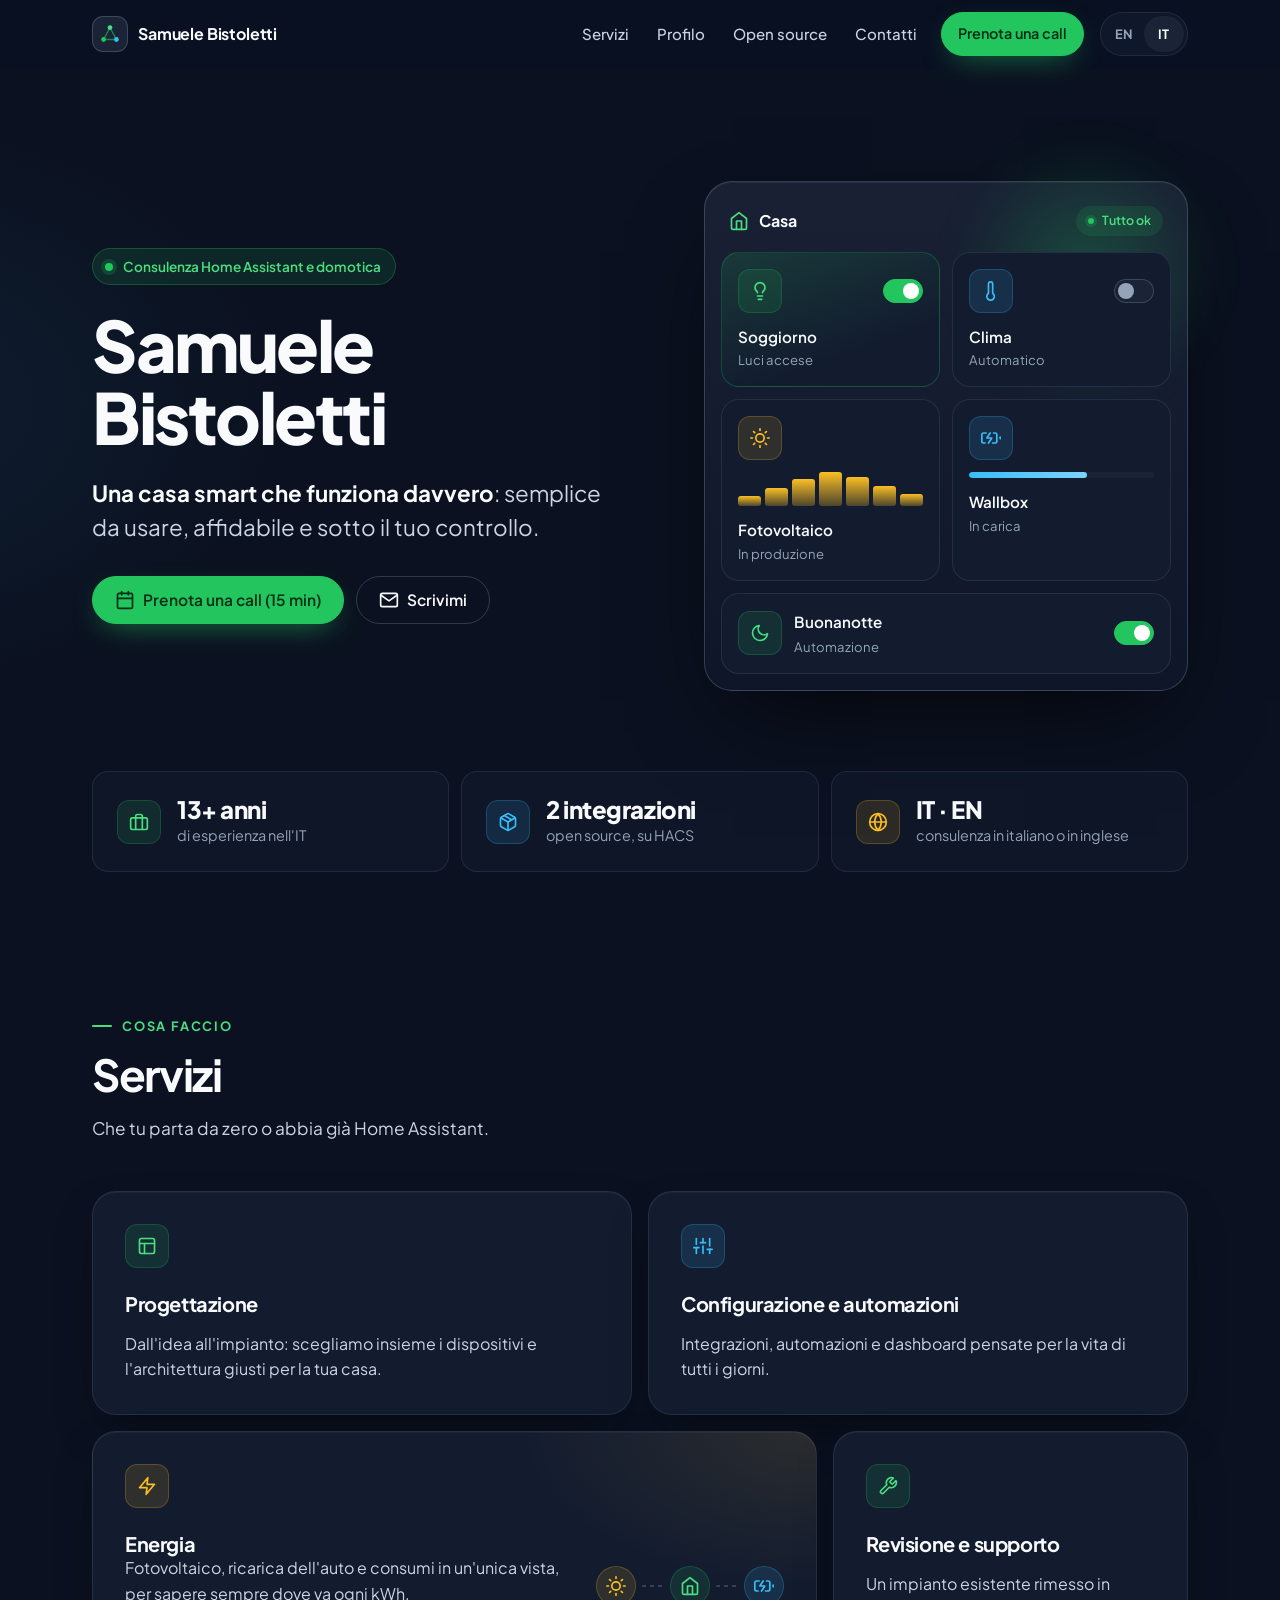
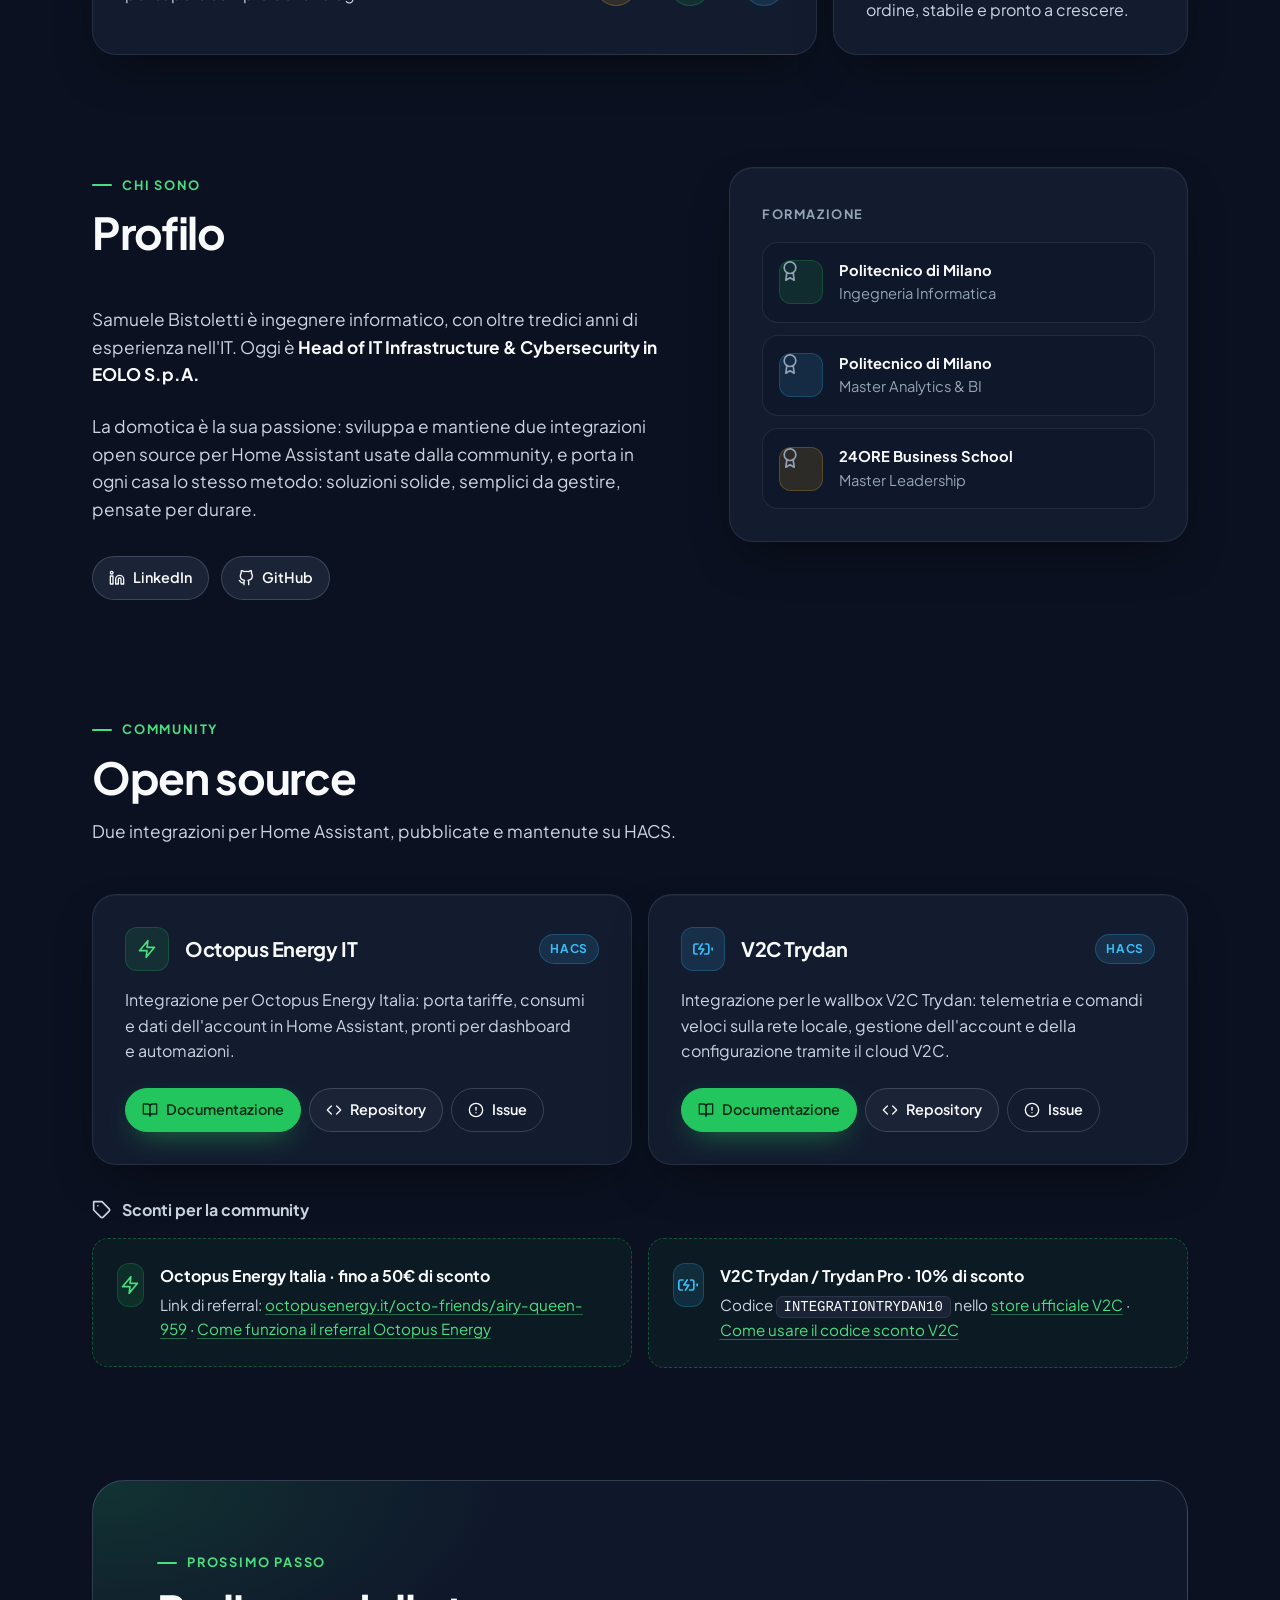
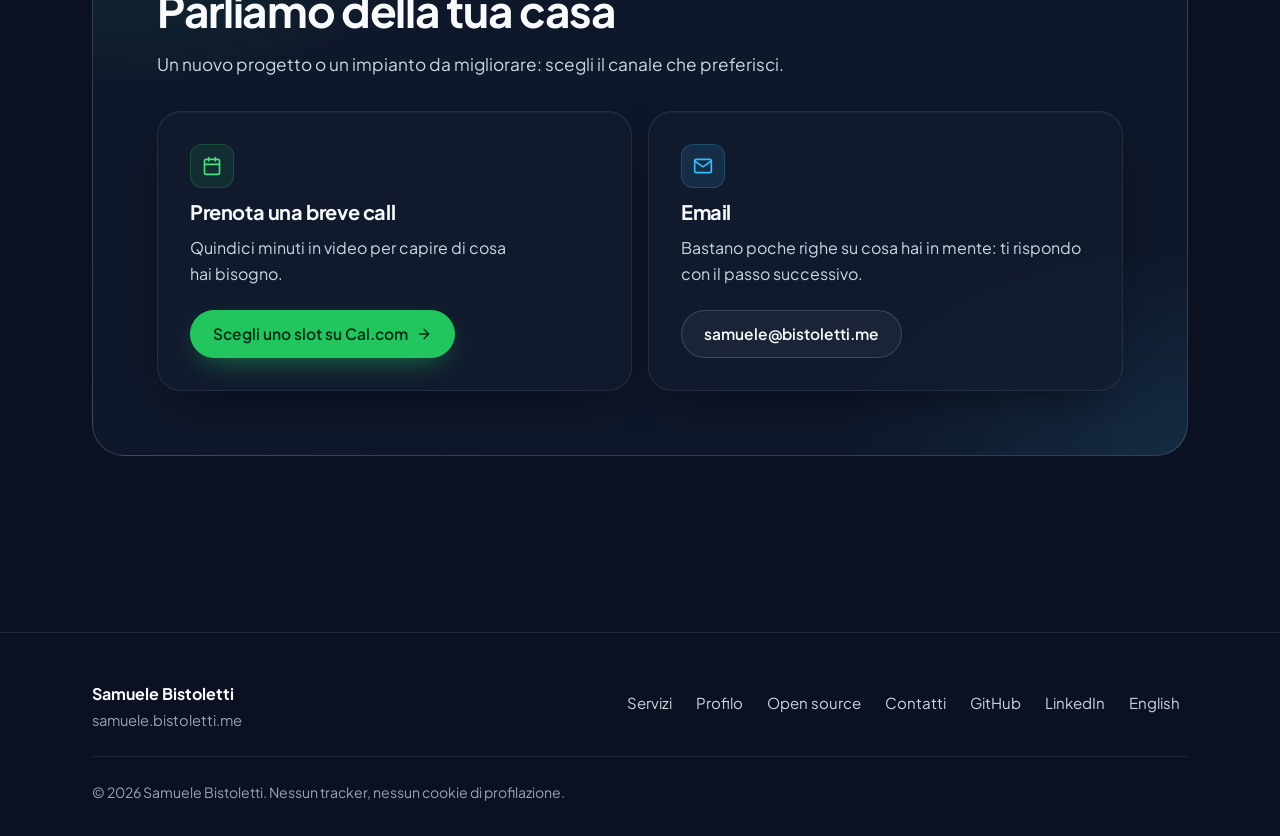
==== it/index.html @ 5880928e "Redesign site with smart-home dashboard layout - New visual system: slate surfaces, status-green acc" ====
<!doctype html>
<html lang="it">
<head>
  <meta charset="utf-8" />
  <meta name="viewport" content="width=device-width, initial-scale=1, viewport-fit=cover" />

  <title>Consulenza Home Assistant e domotica | Samuele Bistoletti</title>
  <meta name="description" content="Case smart progettate e configurate con Home Assistant: integrazioni, automazioni e dashboard su misura. Consulenza indipendente, progetto per progetto." />
  <meta name="author" content="Samuele Bistoletti" />
  <meta name="robots" content="index,follow,max-image-preview:large" />
  <meta name="theme-color" content="#0b1120" />
  <meta name="color-scheme" content="dark" />
  <meta name="referrer" content="strict-origin-when-cross-origin" />

  <link rel="canonical" href="https://samuele.bistoletti.me/it/" />
  <link rel="alternate" hreflang="en" href="https://samuele.bistoletti.me/" />
  <link rel="alternate" hreflang="it" href="https://samuele.bistoletti.me/it/" />
  <link rel="alternate" hreflang="x-default" href="https://samuele.bistoletti.me/" />

  <meta property="og:site_name" content="Samuele Bistoletti" />
  <meta property="og:title" content="Samuele Bistoletti — Consulenza Home Assistant e domotica" />
  <meta property="og:description" content="Case smart progettate e configurate con Home Assistant: integrazioni, automazioni e dashboard su misura. Consulenza indipendente, progetto per progetto." />
  <meta property="og:type" content="website" />
  <meta property="og:url" content="https://samuele.bistoletti.me/it/" />
  <meta property="og:locale" content="it_IT" />
  <meta property="og:locale:alternate" content="en_GB" />
  <meta property="og:image" content="https://samuele.bistoletti.me/assets/og-image.svg" />
  <meta property="og:image:width" content="1200" />
  <meta property="og:image:height" content="630" />

  <meta name="twitter:card" content="summary_large_image" />
  <meta name="twitter:title" content="Samuele Bistoletti — Consulenza Home Assistant e domotica" />
  <meta name="twitter:description" content="Case smart progettate e configurate con Home Assistant: integrazioni, automazioni e dashboard su misura. Consulenza indipendente, progetto per progetto." />
  <meta name="twitter:image" content="https://samuele.bistoletti.me/assets/og-image.svg" />

  <link rel="icon" href="data:image/svg+xml,%3Csvg xmlns='http://www.w3.org/2000/svg' viewBox='0 0 64 64'%3E%3Crect width='64' height='64' rx='14' fill='%230f172a'/%3E%3Cpath d='M32 17L17 45M32 17L47 45M17 45H47' stroke='%2322c55e' stroke-width='3' stroke-linecap='round' opacity='.6' fill='none'/%3E%3Ccircle cx='32' cy='17' r='6.5' fill='%234ade80'/%3E%3Ccircle cx='17' cy='45' r='6.5' fill='%2322c55e'/%3E%3Ccircle cx='47' cy='45' r='6.5' fill='%2338bdf8'/%3E%3C/svg%3E" />

  <link rel="preload" href="/assets/fonts/plus-jakarta-sans-latin-var.woff2" as="font" type="font/woff2" crossorigin />
  <link rel="stylesheet" href="/assets/styles.css" />
  <script>document.documentElement.classList.add('js');</script>
  <script src="/assets/site.js" defer></script>

  <script type="application/ld+json">
  {
    "@context": "https://schema.org",
    "@graph": [
      {
        "@type": "WebSite",
        "@id": "https://samuele.bistoletti.me/it/#website",
        "url": "https://samuele.bistoletti.me/it/",
        "name": "Samuele Bistoletti",
        "inLanguage": "it",
        "publisher": { "@id": "https://samuele.bistoletti.me/#person" }
      },
      {
        "@type": "Person",
        "@id": "https://samuele.bistoletti.me/#person",
        "name": "Samuele Bistoletti",
        "url": "https://samuele.bistoletti.me/",
        "jobTitle": "Head of IT Infrastructure & Cybersecurity",
        "worksFor": { "@type": "Organization", "name": "EOLO S.p.A." },
        "alumniOf": [
          { "@type": "CollegeOrUniversity", "name": "Politecnico di Milano" },
          { "@type": "EducationalOrganization", "name": "24ORE Business School" }
        ],
        "knowsAbout": [
          "Software Engineering",
          "Home Automation",
          "Home Assistant",
          "Internet of Things",
          "MQTT"
        ],
        "description": "Consulente indipendente Home Assistant e domotica.",
        "sameAs": [
          "https://github.com/samuelebistoletti",
          "https://www.linkedin.com/in/samuelebistoletti/"
        ]
      },
      {
        "@type": "Service",
        "name": "Consulenza Home Assistant e domotica",
        "serviceType": "Consulenza domotica",
        "provider": { "@id": "https://samuele.bistoletti.me/#person" },
        "areaServed": "IT",
        "availableLanguage": ["it", "en"]
      },
      {
        "@type": "SoftwareApplication",
        "name": "HomeAssistant-OctopusEnergyIT",
        "applicationCategory": "DeveloperApplication",
        "operatingSystem": "Home Assistant",
        "url": "https://github.com/samuelebistoletti/HomeAssistant-OctopusEnergyIT",
        "author": { "@id": "https://samuele.bistoletti.me/#person" }
      },
      {
        "@type": "SoftwareApplication",
        "name": "HomeAssistant-V2C-Cloud",
        "applicationCategory": "DeveloperApplication",
        "operatingSystem": "Home Assistant",
        "url": "https://github.com/samuelebistoletti/HomeAssistant-V2C-Cloud",
        "author": { "@id": "https://samuele.bistoletti.me/#person" }
      }
    ]
  }
  </script>
</head>

<body>
  <a class="skip-link" href="#main">Vai al contenuto</a>

  <header class="site-header">
    <div class="wrap header-inner">
      <a class="brand" href="/it/" aria-label="Samuele Bistoletti, home">
        <span class="brand-mark" aria-hidden="true">
          <svg viewBox="0 0 24 24" fill="none">
            <path d="M12 5 L5 18 M12 5 L19 18 M5 18 L19 18" stroke="#22c55e" stroke-width="1.5" stroke-linecap="round" opacity="0.6"/>
            <circle cx="12" cy="5" r="2.6" fill="#4ade80"/>
            <circle cx="5" cy="18" r="2.6" fill="#22c55e"/>
            <circle cx="19" cy="18" r="2.6" fill="#38bdf8"/>
          </svg>
        </span>
        <span class="brand-name">Samuele Bistoletti</span>
      </a>

      <nav class="primary-nav" id="primary-nav" aria-label="Navigazione principale">
        <a href="#services">Servizi</a>
        <a href="#profile">Profilo</a>
        <a href="#open-source">Open source</a>
        <a href="#contact">Contatti</a>
        <a class="btn btn-primary btn-sm" href="https://cal.eu/samuele.bistoletti/15min" target="_blank" rel="noopener">Prenota una call</a>
      </nav>

      <div class="lang-switch" role="group" aria-label="Lingua">
        <a href="/" hreflang="en">EN</a>
        <a href="/it/" aria-current="true" hreflang="it">IT</a>
      </div>

      <button class="nav-toggle" type="button" aria-expanded="false" aria-controls="primary-nav" aria-label="Apri menu">
        <svg class="nav-toggle-open" viewBox="0 0 24 24" fill="none" stroke="currentColor" stroke-width="2" stroke-linecap="round" aria-hidden="true">
          <line x1="4" y1="7" x2="20" y2="7"/><line x1="4" y1="12" x2="20" y2="12"/><line x1="4" y1="17" x2="20" y2="17"/>
        </svg>
        <svg class="nav-toggle-close" viewBox="0 0 24 24" fill="none" stroke="currentColor" stroke-width="2" stroke-linecap="round" aria-hidden="true">
          <line x1="6" y1="6" x2="18" y2="18"/><line x1="18" y1="6" x2="6" y2="18"/>
        </svg>
      </button>
    </div>
  </header>

  <main id="main">

    <!-- ===== HERO ===== -->
    <section class="hero">
      <div class="wrap">
        <div class="hero-grid">
          <div class="hero-copy reveal">
            <span class="pill"><span class="status-dot" aria-hidden="true"></span>Consulenza Home Assistant e domotica</span>
            <h1>Samuele Bistoletti</h1>
            <p class="hero-lead">
              <strong>Una casa smart che funziona davvero</strong>: semplice da usare, affidabile e sotto il tuo controllo.
            </p>
            <div class="hero-ctas">
              <a class="btn btn-primary" href="https://cal.eu/samuele.bistoletti/15min" target="_blank" rel="noopener">
                <svg class="icon" aria-hidden="true"><use href="/assets/icons.svg#i-calendar"/></svg>
                Prenota una call (15 min)
              </a>
              <a class="btn btn-ghost copy-btn" href="mailto:samuele@bistoletti.me?subject=Richiesta%20di%20consulenza%20domotica" data-copy="samuele@bistoletti.me">
                <span class="copy-label"><svg class="icon" aria-hidden="true"><use href="/assets/icons.svg#i-mail"/></svg>Scrivimi</span>
                <span class="copy-feedback" aria-hidden="true"><svg class="icon" aria-hidden="true"><use href="/assets/icons.svg#i-check"/></svg>Copiato</span>
              </a>
            </div>
          </div>

          <!-- Decorativo: dashboard illustrativa in stile Home Assistant, non sono dati reali -->
          <div class="dash reveal" aria-hidden="true">
            <div class="dash-head">
              <span class="dash-title"><svg class="icon"><use href="/assets/icons.svg#i-home"/></svg>Casa</span>
              <span class="dash-status"><span class="status-dot"></span>Tutto ok</span>
            </div>
            <div class="dash-grid">
              <div class="tile tile--on">
                <div class="tile-top"><span class="icon-chip"><svg class="icon"><use href="/assets/icons.svg#i-bulb"/></svg></span><span class="toggle toggle--on"></span></div>
                <div><div class="tile-name">Soggiorno</div><div class="tile-state">Luci accese</div></div>
              </div>
              <div class="tile">
                <div class="tile-top"><span class="icon-chip icon-chip--sky"><svg class="icon"><use href="/assets/icons.svg#i-thermo"/></svg></span><span class="toggle"></span></div>
                <div><div class="tile-name">Clima</div><div class="tile-state">Automatico</div></div>
              </div>
              <div class="tile">
                <div class="tile-top"><span class="icon-chip icon-chip--amber"><svg class="icon"><use href="/assets/icons.svg#i-sun"/></svg></span></div>
                <div class="spark"><span style="height:30%"></span><span style="height:55%"></span><span style="height:80%"></span><span style="height:100%"></span><span style="height:85%"></span><span style="height:60%"></span><span style="height:35%"></span></div>
                <div><div class="tile-name">Fotovoltaico</div><div class="tile-state">In produzione</div></div>
              </div>
              <div class="tile">
                <div class="tile-top"><span class="icon-chip icon-chip--sky"><svg class="icon"><use href="/assets/icons.svg#i-charging"/></svg></span></div>
                <div class="meter"><span></span></div>
                <div><div class="tile-name">Wallbox</div><div class="tile-state">In carica</div></div>
              </div>
              <div class="tile tile--wide">
                <span class="icon-chip"><svg class="icon"><use href="/assets/icons.svg#i-moon"/></svg></span>
                <div class="tile-text"><div class="tile-name">Buonanotte</div><div class="tile-state">Automazione</div></div>
                <span class="toggle toggle--on"></span>
              </div>
            </div>
          </div>
        </div>

        <ul class="facts reveal">
          <li class="fact">
            <span class="icon-chip"><svg class="icon" aria-hidden="true"><use href="/assets/icons.svg#i-briefcase"/></svg></span>
            <span><span class="fact-value">13+ anni</span><span class="fact-label">di esperienza nell'IT</span></span>
          </li>
          <li class="fact">
            <span class="icon-chip icon-chip--sky"><svg class="icon" aria-hidden="true"><use href="/assets/icons.svg#i-package"/></svg></span>
            <span><span class="fact-value">2 integrazioni</span><span class="fact-label">open source, su HACS</span></span>
          </li>
          <li class="fact">
            <span class="icon-chip icon-chip--amber"><svg class="icon" aria-hidden="true"><use href="/assets/icons.svg#i-globe"/></svg></span>
            <span><span class="fact-value">IT · EN</span><span class="fact-label">consulenza in italiano o in inglese</span></span>
          </li>
        </ul>
      </div>
    </section>

    <!-- ===== SERVICES ===== -->
    <section class="section" id="services">
      <div class="wrap">
        <div class="section-head reveal">
          <span class="eyebrow">Cosa faccio</span>
          <h2>Servizi</h2>
          <p>Che tu parta da zero o abbia già Home Assistant.</p>
        </div>

        <div class="bento">
          <article class="card bento-a reveal">
            <span class="icon-chip"><svg class="icon" aria-hidden="true"><use href="/assets/icons.svg#i-layout"/></svg></span>
            <h3>Progettazione</h3>
            <p>Dall'idea all'impianto: scegliamo insieme i dispositivi e l'architettura giusti per la tua casa.</p>
          </article>
          <article class="card bento-b reveal">
            <span class="icon-chip icon-chip--sky"><svg class="icon" aria-hidden="true"><use href="/assets/icons.svg#i-sliders"/></svg></span>
            <h3>Configurazione e automazioni</h3>
            <p>Integrazioni, automazioni e dashboard pensate per la vita di tutti i giorni.</p>
          </article>
          <article class="card card--feature bento-c reveal">
            <span class="icon-chip icon-chip--amber"><svg class="icon" aria-hidden="true"><use href="/assets/icons.svg#i-zap"/></svg></span>
            <div class="card-body">
              <div>
                <h3>Energia</h3>
                <p>Fotovoltaico, ricarica dell'auto e consumi in un'unica vista, per sapere sempre dove va ogni kWh.</p>
              </div>
              <div class="flow" aria-hidden="true">
                <span class="icon-chip icon-chip--amber"><svg class="icon"><use href="/assets/icons.svg#i-sun"/></svg></span>
                <span class="flow-line"></span>
                <span class="icon-chip"><svg class="icon"><use href="/assets/icons.svg#i-home"/></svg></span>
                <span class="flow-line"></span>
                <span class="icon-chip icon-chip--sky"><svg class="icon"><use href="/assets/icons.svg#i-charging"/></svg></span>
              </div>
            </div>
          </article>
          <article class="card bento-d reveal">
            <span class="icon-chip"><svg class="icon" aria-hidden="true"><use href="/assets/icons.svg#i-tool"/></svg></span>
            <h3>Revisione e supporto</h3>
            <p>Un impianto esistente rimesso in ordine, stabile e pronto a crescere.</p>
          </article>
        </div>
      </div>
    </section>

    <!-- ===== PROFILE ===== -->
    <section class="section" id="profile">
      <div class="wrap">
        <div class="profile-grid">
          <div class="reveal">
            <div class="section-head">
              <span class="eyebrow">Chi sono</span>
              <h2>Profilo</h2>
            </div>
            <div class="profile-bio">
              <p>
                Samuele Bistoletti è ingegnere informatico, con oltre tredici anni di esperienza nell'IT. Oggi è <strong>Head of IT Infrastructure &amp; Cybersecurity in EOLO S.p.A.</strong>
              </p>
              <p>
                La domotica è la sua passione: sviluppa e mantiene due integrazioni open source per Home Assistant usate dalla community, e porta in ogni casa lo stesso metodo: soluzioni solide, semplici da gestire, pensate per durare.
              </p>
              <div class="profile-links">
                <a class="btn btn-sm" href="https://www.linkedin.com/in/samuelebistoletti/" target="_blank" rel="noopener">
                  <svg class="icon icon-sm" aria-hidden="true"><use href="/assets/icons.svg#i-linkedin"/></svg>LinkedIn
                </a>
                <a class="btn btn-sm" href="https://github.com/samuelebistoletti" target="_blank" rel="noopener">
                  <svg class="icon icon-sm" aria-hidden="true"><use href="/assets/icons.svg#i-github"/></svg>GitHub
                </a>
              </div>
            </div>
          </div>

          <aside class="card reveal" aria-label="Formazione">
            <span class="card-label">Formazione</span>
            <ul class="cred-list">
              <li class="cred">
                <span class="icon-chip"><svg class="icon" aria-hidden="true"><use href="/assets/icons.svg#i-award"/></svg></span>
                <span><strong>Politecnico di Milano</strong><span>Ingegneria Informatica</span></span>
              </li>
              <li class="cred">
                <span class="icon-chip icon-chip--sky"><svg class="icon" aria-hidden="true"><use href="/assets/icons.svg#i-award"/></svg></span>
                <span><strong>Politecnico di Milano</strong><span>Master Analytics &amp; BI</span></span>
              </li>
              <li class="cred">
                <span class="icon-chip icon-chip--amber"><svg class="icon" aria-hidden="true"><use href="/assets/icons.svg#i-award"/></svg></span>
                <span><strong>24ORE Business School</strong><span>Master Leadership</span></span>
              </li>
            </ul>
          </aside>
        </div>
      </div>
    </section>

    <!-- ===== OPEN SOURCE ===== -->
    <section class="section" id="open-source">
      <div class="wrap">
        <div class="section-head reveal">
          <span class="eyebrow">Community</span>
          <h2>Open source</h2>
          <p>Due integrazioni per Home Assistant, pubblicate e mantenute su HACS.</p>
        </div>

        <div class="grid-2">
          <article class="card project reveal" id="octopus">
            <div class="project-head">
              <span class="icon-chip"><svg class="icon" aria-hidden="true"><use href="/assets/icons.svg#i-zap"/></svg></span>
              <h3>Octopus Energy IT</h3>
              <span class="badge">HACS</span>
            </div>
            <p>Integrazione per Octopus Energy Italia: porta tariffe, consumi e dati dell'account in Home Assistant, pronti per dashboard e automazioni.</p>
            <div class="project-ctas">
              <a class="btn btn-primary btn-sm" href="https://github.com/samuelebistoletti/HomeAssistant-OctopusEnergyIT#readme" target="_blank" rel="noopener"><svg class="icon icon-sm" aria-hidden="true"><use href="/assets/icons.svg#i-book"/></svg>Documentazione</a>
              <a class="btn btn-sm" href="https://github.com/samuelebistoletti/HomeAssistant-OctopusEnergyIT" target="_blank" rel="noopener"><svg class="icon icon-sm" aria-hidden="true"><use href="/assets/icons.svg#i-code"/></svg>Repository</a>
              <a class="btn btn-sm btn-ghost" href="https://github.com/samuelebistoletti/HomeAssistant-OctopusEnergyIT/issues" target="_blank" rel="noopener"><svg class="icon icon-sm" aria-hidden="true"><use href="/assets/icons.svg#i-alert"/></svg>Issue</a>
            </div>
          </article>

          <article class="card project reveal" id="v2c">
            <div class="project-head">
              <span class="icon-chip icon-chip--sky"><svg class="icon" aria-hidden="true"><use href="/assets/icons.svg#i-charging"/></svg></span>
              <h3>V2C Trydan</h3>
              <span class="badge">HACS</span>
            </div>
            <p>Integrazione per le wallbox V2C Trydan: telemetria e comandi veloci sulla rete locale, gestione dell'account e della configurazione tramite il cloud V2C.</p>
            <div class="project-ctas">
              <a class="btn btn-primary btn-sm" href="https://github.com/samuelebistoletti/HomeAssistant-V2C-Cloud#readme" target="_blank" rel="noopener"><svg class="icon icon-sm" aria-hidden="true"><use href="/assets/icons.svg#i-book"/></svg>Documentazione</a>
              <a class="btn btn-sm" href="https://github.com/samuelebistoletti/HomeAssistant-V2C-Cloud" target="_blank" rel="noopener"><svg class="icon icon-sm" aria-hidden="true"><use href="/assets/icons.svg#i-code"/></svg>Repository</a>
              <a class="btn btn-sm btn-ghost" href="https://github.com/samuelebistoletti/HomeAssistant-V2C-Cloud/issues" target="_blank" rel="noopener"><svg class="icon icon-sm" aria-hidden="true"><use href="/assets/icons.svg#i-alert"/></svg>Issue</a>
            </div>
          </article>
        </div>

        <div class="offers reveal" role="group" aria-label="Sconti per la community">
          <p class="offers-title"><svg class="icon" aria-hidden="true"><use href="/assets/icons.svg#i-tag"/></svg>Sconti per la community</p>
          <div class="grid-2">
            <div class="offer">
              <span class="icon-chip"><svg class="icon" aria-hidden="true"><use href="/assets/icons.svg#i-zap"/></svg></span>
              <div>
                <span class="offer-tag">Octopus Energy Italia · fino a 50€ di sconto</span>
                <p>Link di referral: <a class="inline-link" href="https://octopusenergy.it/octo-friends/airy-queen-959" target="_blank" rel="noopener">octopusenergy.it/octo-friends/airy-queen-959</a> · <a class="inline-link" href="/octopus-energy-referral/">Come funziona il referral Octopus Energy</a></p>
              </div>
            </div>
            <div class="offer">
              <span class="icon-chip icon-chip--sky"><svg class="icon" aria-hidden="true"><use href="/assets/icons.svg#i-charging"/></svg></span>
              <div>
                <span class="offer-tag">V2C Trydan / Trydan Pro · 10% di sconto</span>
                <p>Codice <code>INTEGRATIONTRYDAN10</code> nello <a class="inline-link" href="https://v2charge.com/store/it/" target="_blank" rel="noopener">store ufficiale V2C</a> · <a class="inline-link" href="/v2c-discount-code/">Come usare il codice sconto V2C</a></p>
              </div>
            </div>
          </div>
        </div>
      </div>
    </section>

    <!-- ===== CONTACT ===== -->
    <section class="section" id="contact">
      <div class="wrap">
        <div class="contact-panel reveal">
          <div class="section-head">
            <span class="eyebrow">Prossimo passo</span>
            <h2>Parliamo della tua casa</h2>
            <p>Un nuovo progetto o un impianto da migliorare: scegli il canale che preferisci.</p>
          </div>

          <div class="grid-2 contact-grid">
            <article class="card">
              <span class="icon-chip"><svg class="icon" aria-hidden="true"><use href="/assets/icons.svg#i-calendar"/></svg></span>
              <h3>Prenota una breve call</h3>
              <p>Quindici minuti in video per capire di cosa hai bisogno.</p>
              <a class="btn btn-primary" href="https://cal.eu/samuele.bistoletti/15min" target="_blank" rel="noopener">Scegli uno slot su Cal.com<svg class="icon icon-sm" aria-hidden="true"><use href="/assets/icons.svg#i-arrow"/></svg></a>
            </article>

            <article class="card">
              <span class="icon-chip icon-chip--sky"><svg class="icon" aria-hidden="true"><use href="/assets/icons.svg#i-mail"/></svg></span>
              <h3>Email</h3>
              <p>Bastano poche righe su cosa hai in mente: ti rispondo con il passo successivo.</p>
              <a class="btn copy-btn" href="mailto:samuele@bistoletti.me?subject=Richiesta%20di%20consulenza%20domotica" data-copy="samuele@bistoletti.me">
                <span class="copy-label">samuele@bistoletti.me</span>
                <span class="copy-feedback" aria-hidden="true"><svg class="icon" aria-hidden="true"><use href="/assets/icons.svg#i-check"/></svg>Copiato</span>
              </a>
            </article>
          </div>
        </div>
      </div>
    </section>

  </main>

  <footer class="site-footer">
    <div class="wrap">
      <div class="footer-inner">
        <div class="footer-brand">
          <strong>Samuele Bistoletti</strong>
          <span>samuele.bistoletti.me</span>
        </div>
        <nav class="footer-links" aria-label="Footer">
          <a href="#services">Servizi</a>
          <a href="#profile">Profilo</a>
          <a href="#open-source">Open source</a>
          <a href="#contact">Contatti</a>
          <a href="https://github.com/samuelebistoletti" target="_blank" rel="noopener">GitHub</a>
          <a href="https://www.linkedin.com/in/samuelebistoletti/" target="_blank" rel="noopener">LinkedIn</a>
          <a href="/" hreflang="en">English</a>
        </nav>
      </div>
      <p class="footer-trust">
        © <span id="year">2026</span> Samuele Bistoletti. Nessun tracker, nessun cookie di profilazione.
      </p>
    </div>
  </footer>
</body>
</html>
---- assets/styles.css ----
/* =========================================================
   Samuele Bistoletti / personal site stylesheet
   Smart-home dashboard look: slate surfaces, status-green accent,
   bento tiles. Mobile-first, self-hosted font, no external requests.
   ========================================================= */

@font-face {
  font-family: "Plus Jakarta Sans";
  src: url("/assets/fonts/plus-jakarta-sans-latin-var.woff2") format("woff2");
  font-weight: 200 800;
  font-style: normal;
  font-display: swap;
}

:root {
  /* ----- Color tokens ----- */
  --bg:        #0b1120;
  --bg-raised: #0f172a;
  --card:      #131c2f;
  --card-2:    #1b2336;
  --line:      rgba(148, 163, 184, 0.14);
  --line-strong: rgba(148, 163, 184, 0.28);

  --text:      #f8fafc;
  --text-soft: #cbd5e1;
  --muted:     #94a3b8;

  --accent:        #22c55e;   /* status green, CTAs */
  --accent-bright: #4ade80;
  --accent-soft:   rgba(34, 197, 94, 0.12);
  --on-accent:     #052e16;
  --sky:           #38bdf8;   /* data / EV */
  --sky-soft:      rgba(56, 189, 248, 0.12);
  --amber:         #fbbf24;   /* solar */
  --amber-soft:    rgba(251, 191, 36, 0.12);

  --ring: #f8fafc;

  --shadow:    0 1px 0 rgba(255, 255, 255, 0.04) inset, 0 20px 50px -20px rgba(0, 0, 0, 0.6);
  --shadow-lg: 0 1px 0 rgba(255, 255, 255, 0.05) inset, 0 40px 90px -30px rgba(0, 0, 0, 0.75);

  --radius-sm: 10px;
  --radius:    16px;
  --radius-lg: 24px;
  --radius-pill: 999px;

  /* ----- Typography ----- */
  --font: "Plus Jakarta Sans", ui-sans-serif, system-ui, -apple-system, "Segoe UI", Roboto, sans-serif;
  --mono: ui-monospace, "SF Mono", SFMono-Regular, Menlo, Consolas, "Liberation Mono", monospace;

  /* ----- Spacing (spacious scale) ----- */
  --sp-1: 4px;
  --sp-2: 8px;
  --sp-3: 12px;
  --sp-4: 16px;
  --sp-5: 24px;
  --sp-6: 32px;
  --sp-7: 48px;
  --sp-8: 64px;
  --sp-9: 96px;

  --wrap: 1160px;
  --gutter: clamp(16px, 4vw, 32px);
  --header-h: 68px;

  --ease: cubic-bezier(0.22, 1, 0.36, 1);
  --dur: 200ms;
}

/* ----- Base ----- */
*, *::before, *::after { box-sizing: border-box; }

html {
  -webkit-text-size-adjust: 100%;
  text-size-adjust: 100%;
  scroll-behavior: smooth;
  scroll-padding-top: calc(var(--header-h) + 16px);
  background: var(--bg);
  color-scheme: dark;
}

body {
  margin: 0;
  min-height: 100vh;
  font-family: var(--font);
  font-size: 1rem;
  line-height: 1.6;
  color: var(--text);
  background:
    radial-gradient(900px 520px at 85% -10%, rgba(34, 197, 94, 0.10), transparent 60%),
    radial-gradient(700px 480px at -10% 10%, rgba(56, 189, 248, 0.08), transparent 60%),
    var(--bg);
  background-repeat: no-repeat;
  -webkit-font-smoothing: antialiased;
  -moz-osx-font-smoothing: grayscale;
  overflow-x: hidden;
}

img, svg { display: block; max-width: 100%; }

h1, h2, h3 {
  margin: 0;
  line-height: 1.15;
  letter-spacing: -0.02em;
  font-weight: 700;
  text-wrap: balance;
}
p { margin: 0; text-wrap: pretty; }

a { color: inherit; }
a, button { -webkit-tap-highlight-color: transparent; }
button { font: inherit; }

code {
  font-family: var(--mono);
  font-size: 0.92em;
  padding: 2px 7px;
  border-radius: 6px;
  background: var(--card-2);
  border: 1px solid var(--line);
  color: var(--text);
  overflow-wrap: anywhere;
}

:focus-visible {
  outline: 2px solid var(--ring);
  outline-offset: 3px;
  border-radius: 6px;
}

.sr-only {
  position: absolute !important;
  width: 1px; height: 1px;
  padding: 0; margin: -1px;
  overflow: hidden;
  clip: rect(0 0 0 0);
  white-space: nowrap;
  border: 0;
}

.skip-link {
  position: absolute;
  left: 16px;
  top: -60px;
  z-index: 100;
  padding: 10px 16px;
  border-radius: var(--radius-sm);
  background: var(--accent);
  color: var(--on-accent);
  font-weight: 700;
  text-decoration: none;
  transition: top var(--dur) var(--ease);
}
.skip-link:focus { top: 12px; }

.wrap {
  width: 100%;
  max-width: var(--wrap);
  margin: 0 auto;
  padding: 0 var(--gutter);
}

/* ----- Icons ----- */
.icon {
  width: 20px;
  height: 20px;
  flex: none;
  fill: none;
  stroke: currentColor;
  stroke-width: 2;
  stroke-linecap: round;
  stroke-linejoin: round;
}
.icon-sm { width: 16px; height: 16px; }
.icon-lg { width: 24px; height: 24px; }

.icon-chip {
  display: inline-grid;
  place-items: center;
  width: 44px;
  height: 44px;
  border-radius: 12px;
  background: var(--accent-soft);
  color: var(--accent-bright);
  border: 1px solid rgba(34, 197, 94, 0.22);
}
.icon-chip--sky   { background: var(--sky-soft);   color: var(--sky);   border-color: rgba(56, 189, 248, 0.22); }
.icon-chip--amber { background: var(--amber-soft); color: var(--amber); border-color: rgba(251, 191, 36, 0.22); }

/* =========================================================
   Header
   ========================================================= */
.site-header {
  position: sticky;
  top: 0;
  z-index: 50;
  background: rgba(11, 17, 32, 0.72);
  -webkit-backdrop-filter: saturate(160%) blur(14px);
  backdrop-filter: saturate(160%) blur(14px);
  border-bottom: 1px solid transparent;
  transition: border-color var(--dur) var(--ease), background-color var(--dur) var(--ease);
}
.site-header.is-scrolled {
  border-bottom-color: var(--line);
  background: rgba(11, 17, 32, 0.88);
}

.header-inner {
  display: flex;
  align-items: center;
  gap: var(--sp-4);
  min-height: var(--header-h);
}

.brand {
  display: inline-flex;
  align-items: center;
  gap: 10px;
  min-height: 44px;
  text-decoration: none;
  font-weight: 700;
  letter-spacing: -0.01em;
  margin-right: auto;
}
.brand-mark {
  display: grid;
  place-items: center;
  width: 36px;
  height: 36px;
  border-radius: 11px;
  background: var(--card-2);
  border: 1px solid var(--line-strong);
}
.brand-mark svg { width: 22px; height: 22px; }

.primary-nav {
  display: flex;
  align-items: center;
  gap: var(--sp-1);
}
.primary-nav a:not(.btn) {
  display: inline-flex;
  align-items: center;
  min-height: 44px;
  padding: 0 12px;
  border-radius: var(--radius-sm);
  color: var(--text-soft);
  text-decoration: none;
  font-size: 0.94rem;
  font-weight: 500;
  transition: color var(--dur) var(--ease), background-color var(--dur) var(--ease);
}
.primary-nav a:not(.btn):hover { color: var(--text); background: rgba(148, 163, 184, 0.08); }
.primary-nav .btn { margin-left: var(--sp-2); }

.lang-switch {
  display: inline-flex;
  padding: 3px;
  border-radius: var(--radius-pill);
  border: 1px solid var(--line);
  background: var(--bg-raised);
}
.lang-switch a {
  display: inline-grid;
  place-items: center;
  min-width: 40px;
  min-height: 36px;
  padding: 0 10px;
  border-radius: var(--radius-pill);
  font-size: 0.8rem;
  font-weight: 700;
  letter-spacing: 0.04em;
  color: var(--muted);
  text-decoration: none;
  transition: color var(--dur) var(--ease), background-color var(--dur) var(--ease);
}
.lang-switch a:hover { color: var(--text); }
.lang-switch a[aria-current="true"] { background: var(--card-2); color: var(--text); }

.nav-toggle {
  display: none;
  place-items: center;
  width: 44px;
  height: 44px;
  padding: 0;
  border-radius: var(--radius-sm);
  border: 1px solid var(--line);
  background: var(--bg-raised);
  color: var(--text);
  cursor: pointer;
}
.nav-toggle svg { width: 22px; height: 22px; }
.nav-toggle .nav-toggle-close { display: none; }
.nav-toggle[aria-expanded="true"] .nav-toggle-open { display: none; }
.nav-toggle[aria-expanded="true"] .nav-toggle-close { display: block; }

@media (max-width: 860px) {
  .nav-toggle { display: grid; }
  .primary-nav {
    position: absolute;
    top: calc(100% + 1px);
    left: 0;
    right: 0;
    flex-direction: column;
    align-items: stretch;
    gap: 2px;
    padding: var(--sp-3) var(--gutter) var(--sp-5);
    background: rgba(11, 17, 32, 0.97);
    border-bottom: 1px solid var(--line);
    box-shadow: 0 30px 60px -20px rgba(0, 0, 0, 0.7);
    opacity: 0;
    visibility: hidden;
    transform: translateY(-6px);
    transition: opacity var(--dur) var(--ease), transform var(--dur) var(--ease), visibility 0s linear var(--dur);
  }
  .primary-nav.is-open {
    opacity: 1;
    visibility: visible;
    transform: none;
    transition: opacity var(--dur) var(--ease), transform var(--dur) var(--ease), visibility 0s;
  }
  .primary-nav a:not(.btn) { min-height: 48px; font-size: 1rem; }
  .primary-nav .btn { margin: var(--sp-3) 0 0; }
}
@media (max-width: 380px) {
  .brand-name { display: none; }
}

/* =========================================================
   Buttons
   ========================================================= */
.btn {
  position: relative;
  display: inline-flex;
  align-items: center;
  justify-content: center;
  gap: 8px;
  min-height: 48px;
  padding: 0 22px;
  border-radius: var(--radius-pill);
  border: 1px solid var(--line-strong);
  background: var(--card-2);
  color: var(--text);
  font-weight: 600;
  font-size: 0.97rem;
  line-height: 1.2;
  text-decoration: none;
  cursor: pointer;
  white-space: nowrap;
  transition: background-color var(--dur) var(--ease), border-color var(--dur) var(--ease),
              color var(--dur) var(--ease), transform var(--dur) var(--ease), box-shadow var(--dur) var(--ease);
}
.btn:hover { border-color: rgba(148, 163, 184, 0.45); background: #222c42; }
.btn:active { transform: translateY(1px); }

.btn-primary {
  background: var(--accent);
  border-color: var(--accent);
  color: var(--on-accent);
  box-shadow: 0 10px 30px -12px rgba(34, 197, 94, 0.7);
}
.btn-primary:hover { background: var(--accent-bright); border-color: var(--accent-bright); }

.btn-ghost { background: transparent; }
.btn-ghost:hover { background: rgba(148, 163, 184, 0.08); }

.btn-sm { min-height: 44px; padding: 0 16px; font-size: 0.9rem; }

/* Copy-to-clipboard feedback (email / discount code) */
.copy-btn .copy-feedback {
  position: absolute;
  inset: 0;
  display: inline-flex;
  align-items: center;
  justify-content: center;
  gap: 8px;
  border-radius: inherit;
  background: inherit;
  opacity: 0;
  transition: opacity var(--dur) var(--ease);
}
.copy-btn .copy-label { display: inline-flex; align-items: center; gap: 8px; transition: opacity var(--dur) var(--ease); }
.copy-btn.is-copied .copy-feedback { opacity: 1; }
.copy-btn.is-copied .copy-label { opacity: 0; }

.text-link {
  display: inline-flex;
  align-items: center;
  gap: 6px;
  min-height: 44px;
  color: var(--text);
  font-weight: 600;
  text-decoration: none;
}
.text-link .icon { transition: transform var(--dur) var(--ease); }
.text-link:hover { color: var(--accent-bright); }
.text-link:hover .icon { transform: translateX(3px); }

.inline-link {
  color: var(--accent-bright);
  text-decoration: underline;
  text-decoration-color: rgba(74, 222, 128, 0.4);
  text-underline-offset: 3px;
  overflow-wrap: anywhere;
  transition: text-decoration-color var(--dur) var(--ease);
}
.inline-link:hover { text-decoration-color: currentColor; }

/* =========================================================
   Hero
   ========================================================= */
.hero {
  padding: clamp(48px, 9vw, 112px) 0 clamp(24px, 4vw, 48px);
  overflow-x: clip; /* decorative glows must not widen the page */
}
.hero-grid {
  display: grid;
  grid-template-columns: minmax(0, 1.05fr) minmax(0, 0.95fr);
  gap: clamp(40px, 6vw, 80px);
  align-items: center;
}

.pill {
  display: inline-flex;
  align-items: center;
  gap: 10px;
  padding: 7px 14px 7px 12px;
  border-radius: var(--radius-pill);
  border: 1px solid rgba(34, 197, 94, 0.28);
  background: var(--accent-soft);
  color: var(--accent-bright);
  font-size: 0.85rem;
  font-weight: 600;
}
.status-dot {
  width: 8px;
  height: 8px;
  border-radius: 50%;
  background: var(--accent);
  box-shadow: 0 0 0 4px rgba(34, 197, 94, 0.18);
  flex: none;
}

.hero h1 {
  margin-top: var(--sp-5);
  font-size: clamp(2.6rem, 6.2vw, 4.4rem);
  font-weight: 800;
  letter-spacing: -0.035em;
  line-height: 1.02;
}
.hero-lead {
  margin-top: var(--sp-5);
  max-width: 34ch;
  font-size: clamp(1.15rem, 2vw, 1.4rem);
  line-height: 1.5;
  color: var(--text-soft);
}
.hero-lead strong { color: var(--text); font-weight: 700; }

.hero-ctas {
  display: flex;
  flex-wrap: wrap;
  gap: var(--sp-3);
  margin-top: var(--sp-6);
}
.hero-note {
  margin-top: var(--sp-5);
  max-width: 52ch;
  font-size: 0.94rem;
  color: var(--muted);
}

/* ----- Decorative dashboard mock (aria-hidden) ----- */
.dash {
  position: relative;
  padding: var(--sp-4);
  border-radius: 28px;
  background: linear-gradient(180deg, rgba(27, 35, 54, 0.9), rgba(15, 23, 42, 0.9));
  border: 1px solid var(--line-strong);
  box-shadow: var(--shadow-lg);
  isolation: isolate;
}
.dash::before {
  content: "";
  position: absolute;
  inset: -40px -30px auto auto;
  width: 260px;
  height: 260px;
  border-radius: 50%;
  background: radial-gradient(circle, rgba(34, 197, 94, 0.28), transparent 70%);
  filter: blur(20px);
  z-index: -1;
}
.dash-head {
  display: flex;
  align-items: center;
  justify-content: space-between;
  padding: var(--sp-2) var(--sp-2) var(--sp-4);
}
.dash-title {
  display: flex;
  align-items: center;
  gap: 10px;
  font-weight: 700;
}
.dash-title .icon { color: var(--accent-bright); }
.dash-status {
  display: inline-flex;
  align-items: center;
  gap: 8px;
  padding: 5px 12px;
  border-radius: var(--radius-pill);
  background: var(--accent-soft);
  color: var(--accent-bright);
  font-size: 0.78rem;
  font-weight: 600;
}
.dash-status .status-dot { width: 6px; height: 6px; box-shadow: 0 0 0 3px rgba(34, 197, 94, 0.18); }

.dash-grid {
  display: grid;
  grid-template-columns: repeat(2, minmax(0, 1fr));
  gap: var(--sp-3);
}
.tile {
  display: flex;
  flex-direction: column;
  gap: var(--sp-3);
  min-height: 132px;
  padding: var(--sp-4);
  border-radius: 18px;
  background: var(--card);
  border: 1px solid var(--line);
}
.tile-top { display: flex; align-items: center; justify-content: space-between; }
.tile-name { margin-top: auto; font-weight: 600; font-size: 0.95rem; }
.tile-state { font-size: 0.82rem; color: var(--muted); }
.tile--on { background: linear-gradient(160deg, rgba(34, 197, 94, 0.16), var(--card) 70%); border-color: rgba(34, 197, 94, 0.25); }
.tile--wide { grid-column: 1 / -1; min-height: 0; flex-direction: row; align-items: center; }
.tile--wide .tile-name { margin-top: 0; }
.tile--wide .tile-text { display: grid; gap: 2px; margin-right: auto; }

.toggle {
  position: relative;
  width: 40px;
  height: 24px;
  border-radius: var(--radius-pill);
  background: var(--card-2);
  border: 1px solid var(--line-strong);
}
.toggle::after {
  content: "";
  position: absolute;
  top: 3px;
  left: 3px;
  width: 16px;
  height: 16px;
  border-radius: 50%;
  background: var(--muted);
}
.toggle--on { background: var(--accent); border-color: var(--accent); }
.toggle--on::after { left: 19px; background: #fff; }

.spark {
  display: flex;
  align-items: flex-end;
  gap: 4px;
  height: 34px;
}
.spark span {
  flex: 1;
  border-radius: 3px;
  background: linear-gradient(180deg, var(--amber), rgba(251, 191, 36, 0.25));
}
.meter {
  height: 6px;
  border-radius: var(--radius-pill);
  background: var(--card-2);
  overflow: hidden;
}
.meter span {
  display: block;
  height: 100%;
  width: 64%;
  border-radius: inherit;
  background: linear-gradient(90deg, var(--sky), #7dd3fc);
}

/* =========================================================
   Facts strip
   ========================================================= */
.facts {
  display: grid;
  grid-template-columns: repeat(3, minmax(0, 1fr));
  gap: var(--sp-3);
  margin-top: clamp(48px, 7vw, 80px);
  padding: 0;
  list-style: none;
}
.fact {
  display: flex;
  align-items: center;
  gap: var(--sp-4);
  padding: var(--sp-5);
  border-radius: var(--radius);
  background: rgba(19, 28, 47, 0.6);
  border: 1px solid var(--line);
}
.fact-value {
  display: block;
  font-size: 1.5rem;
  font-weight: 800;
  letter-spacing: -0.02em;
  line-height: 1.1;
}
.fact-label { display: block; margin-top: 2px; font-size: 0.9rem; color: var(--muted); }

/* =========================================================
   Sections
   ========================================================= */
.section { padding: clamp(64px, 9vw, 112px) 0; }
.section + .section { padding-top: 0; }
.hero + .section { padding-top: clamp(40px, 6vw, 72px); }

.section-head {
  max-width: 640px;
  margin-bottom: clamp(32px, 5vw, 48px);
}
.eyebrow {
  display: inline-flex;
  align-items: center;
  gap: 10px;
  margin-bottom: var(--sp-3);
  font-size: 0.8rem;
  font-weight: 700;
  letter-spacing: 0.14em;
  text-transform: uppercase;
  color: var(--accent-bright);
}
.eyebrow::before {
  content: "";
  width: 20px;
  height: 2px;
  border-radius: 2px;
  background: currentColor;
}
.section-head h2 { font-size: clamp(1.9rem, 4vw, 2.75rem); letter-spacing: -0.03em; }
.section-head p { margin-top: var(--sp-4); font-size: 1.08rem; color: var(--text-soft); }

.card {
  position: relative;
  padding: clamp(24px, 3vw, 32px);
  border-radius: var(--radius-lg);
  background: var(--card);
  border: 1px solid var(--line);
  box-shadow: var(--shadow);
}
.card h3 { font-size: 1.25rem; }
.card p { color: var(--text-soft); }

/* ----- Services bento ----- */
.bento {
  display: grid;
  grid-template-columns: repeat(6, minmax(0, 1fr));
  gap: var(--sp-4);
}
.bento .card { display: flex; flex-direction: column; gap: var(--sp-4); }
.bento .card h3 { margin-top: var(--sp-2); }
.bento-a { grid-column: span 3; }
.bento-b { grid-column: span 3; }
.bento-c { grid-column: span 4; }
.bento-d { grid-column: span 2; }

.card--feature {
  background:
    radial-gradient(420px 220px at 100% 0%, rgba(251, 191, 36, 0.10), transparent 70%),
    var(--card);
}
.card--feature .card-body { display: grid; grid-template-columns: minmax(0, 1fr) auto; gap: var(--sp-5); align-items: end; }

.flow {
  display: flex;
  align-items: center;
  gap: 6px;
}
.flow .icon-chip { width: 40px; height: 40px; border-radius: 50%; }
.flow-line {
  width: 22px;
  height: 2px;
  border-radius: 2px;
  background: repeating-linear-gradient(90deg, var(--line-strong) 0 4px, transparent 4px 8px);
}

/* ----- Profile ----- */
.profile-grid {
  display: grid;
  grid-template-columns: minmax(0, 1.25fr) minmax(0, 1fr);
  gap: clamp(32px, 5vw, 64px);
  align-items: start;
}
.profile-bio { display: grid; gap: var(--sp-5); font-size: 1.08rem; color: var(--text-soft); }
.profile-bio strong { color: var(--text); }
.profile-links { display: flex; flex-wrap: wrap; gap: var(--sp-3); margin-top: var(--sp-2); }

.cred-list { display: grid; gap: var(--sp-3); margin: var(--sp-4) 0 0; padding: 0; list-style: none; }
.cred {
  display: flex;
  align-items: center;
  gap: var(--sp-4);
  padding: var(--sp-4);
  border-radius: var(--radius);
  background: var(--bg-raised);
  border: 1px solid var(--line);
}
.cred strong { display: block; color: var(--text); font-weight: 700; }
.cred span { display: block; color: var(--muted); font-size: 0.92rem; }
.card-label {
  font-size: 0.8rem;
  font-weight: 700;
  letter-spacing: 0.12em;
  text-transform: uppercase;
  color: var(--muted);
}

/* ----- Open source ----- */
.grid-2 {
  display: grid;
  grid-template-columns: repeat(2, minmax(0, 1fr));
  gap: var(--sp-4);
}
.project { display: flex; flex-direction: column; gap: var(--sp-4); }
.project-head { display: flex; align-items: center; gap: var(--sp-4); }
.project-head h3 { margin-right: auto; }
.badge {
  display: inline-flex;
  align-items: center;
  gap: 6px;
  padding: 4px 10px;
  border-radius: var(--radius-pill);
  background: var(--sky-soft);
  border: 1px solid rgba(56, 189, 248, 0.25);
  color: var(--sky);
  font-size: 0.75rem;
  font-weight: 700;
  letter-spacing: 0.06em;
}
.project p { flex: 1; }
.project-ctas { display: flex; flex-wrap: wrap; gap: var(--sp-2); margin-top: var(--sp-2); }

/* ----- Community offers ----- */
.offers { margin-top: var(--sp-6); }
.offers-title {
  display: flex;
  align-items: center;
  gap: 10px;
  margin-bottom: var(--sp-4);
  font-size: 1rem;
  font-weight: 700;
  color: var(--text-soft);
}
.offer {
  display: flex;
  gap: var(--sp-4);
  padding: var(--sp-5);
  border-radius: var(--radius);
  background: rgba(34, 197, 94, 0.05);
  border: 1px dashed rgba(34, 197, 94, 0.35);
}
.grid-2 > .offer { align-self: start; }
.offer-tag { display: block; font-weight: 700; color: var(--text); }
.offer p { margin-top: 4px; font-size: 0.95rem; color: var(--text-soft); }

/* ----- Contact ----- */
.contact-panel {
  position: relative;
  overflow: hidden;
  padding: clamp(32px, 6vw, 64px);
  border-radius: 32px;
  background:
    radial-gradient(600px 300px at 0% 0%, rgba(34, 197, 94, 0.16), transparent 70%),
    radial-gradient(500px 300px at 100% 100%, rgba(56, 189, 248, 0.12), transparent 70%),
    var(--bg-raised);
  border: 1px solid var(--line-strong);
}
.contact-panel .section-head { margin-bottom: var(--sp-6); }
.contact-grid .card { display: flex; flex-direction: column; gap: var(--sp-3); background: rgba(19, 28, 47, 0.75); }
.contact-grid .card p { flex: 1; margin-bottom: var(--sp-3); }
.contact-grid .btn { align-self: flex-start; max-width: 100%; }

/* ----- Steps (referral pages) ----- */
.steps {
  display: grid;
  grid-template-columns: repeat(3, minmax(0, 1fr));
  gap: var(--sp-4);
  margin: 0;
  padding: 0;
  list-style: none;
  counter-reset: step;
}
.steps li {
  counter-increment: step;
  display: flex;
  flex-direction: column;
  gap: var(--sp-4);
  color: var(--text-soft);
}
.steps li::before {
  content: counter(step);
  display: grid;
  place-items: center;
  width: 40px;
  height: 40px;
  border-radius: 50%;
  background: var(--accent);
  color: var(--on-accent);
  font-weight: 800;
}
.steps-note { margin-top: var(--sp-5); font-size: 0.94rem; color: var(--muted); max-width: 70ch; }

/* ----- Offer card (referral hero) ----- */
.offer-card {
  position: relative;
  padding: clamp(24px, 4vw, 36px);
  border-radius: 28px;
  background: linear-gradient(180deg, rgba(27, 35, 54, 0.95), rgba(15, 23, 42, 0.95));
  border: 1px solid var(--line-strong);
  box-shadow: var(--shadow-lg);
  isolation: isolate;
}
.offer-card::before {
  content: "";
  position: absolute;
  inset: -30px -20px auto auto;
  width: 240px;
  height: 240px;
  border-radius: 50%;
  background: radial-gradient(circle, rgba(34, 197, 94, 0.3), transparent 70%);
  filter: blur(20px);
  z-index: -1;
}
.offer-card-top { display: flex; align-items: center; gap: var(--sp-4); }
.offer-card-amount {
  margin-top: var(--sp-5);
  font-size: clamp(2.6rem, 6vw, 3.6rem);
  font-weight: 800;
  letter-spacing: -0.04em;
  line-height: 1;
  color: var(--accent-bright);
}
.offer-card-sub { margin-top: var(--sp-2); color: var(--text-soft); }
.code-box {
  display: flex;
  align-items: center;
  justify-content: space-between;
  gap: var(--sp-3);
  margin-top: var(--sp-5);
  padding: var(--sp-3) var(--sp-3) var(--sp-3) var(--sp-4);
  border-radius: var(--radius);
  background: var(--bg);
  border: 1px dashed rgba(34, 197, 94, 0.45);
}
.code-box--link {
  color: var(--accent-bright);
  text-decoration: none;
  transition: border-color var(--dur) var(--ease), background-color var(--dur) var(--ease);
}
.code-box--link .code-box-value { text-decoration: underline; text-decoration-color: rgba(74, 222, 128, 0.4); text-underline-offset: 4px; }
.code-box--link:hover { border-color: var(--accent); background: rgba(34, 197, 94, 0.06); }
.code-box--link:hover .code-box-value { text-decoration-color: currentColor; }
.code-box-value {
  font-family: var(--mono);
  font-size: clamp(0.95rem, 2.6vw, 1.1rem);
  font-weight: 600;
  letter-spacing: 0.04em;
  overflow-wrap: anywhere;
  min-width: 0;
}
.offer-card .btn { width: 100%; margin-top: var(--sp-3); }
.offer-card-fine { margin-top: var(--sp-4); font-size: 0.85rem; color: var(--muted); text-align: center; }

/* =========================================================
   Footer
   ========================================================= */
.site-footer {
  margin-top: var(--sp-8);
  padding: var(--sp-7) 0 var(--sp-6);
  border-top: 1px solid var(--line);
  background: var(--bg);
}
.footer-inner {
  display: flex;
  flex-wrap: wrap;
  align-items: flex-start;
  justify-content: space-between;
  gap: var(--sp-5);
}
.footer-brand { display: grid; gap: 2px; }
.footer-brand span { color: var(--muted); font-size: 0.92rem; }
.footer-links { display: flex; flex-wrap: wrap; gap: 0 var(--sp-2); }
.footer-links a {
  display: inline-flex;
  align-items: center;
  min-height: 44px;
  padding: 0 8px;
  color: var(--text-soft);
  text-decoration: none;
  font-size: 0.94rem;
}
.footer-links a:hover { color: var(--text); }
.footer-trust {
  margin-top: var(--sp-5);
  padding-top: var(--sp-5);
  border-top: 1px solid var(--line);
  font-size: 0.88rem;
  color: var(--muted);
}

/* =========================================================
   Reveal on scroll (only when JS is running)
   ========================================================= */
.js .reveal {
  opacity: 0;
  transform: translateY(14px);
  transition: opacity 500ms var(--ease), transform 500ms var(--ease);
}
.js .reveal.is-visible { opacity: 1; transform: none; }

/* =========================================================
   Responsive
   ========================================================= */
@media (max-width: 1024px) {
  .bento-a, .bento-b, .bento-c, .bento-d { grid-column: span 3; }
  .card--feature .card-body { grid-template-columns: 1fr; }
}

@media (max-width: 900px) {
  .hero-grid, .profile-grid { grid-template-columns: 1fr; }
  .hero-copy { text-align: left; }
  .dash, .offer-card { max-width: 520px; }
  .facts { grid-template-columns: 1fr; }
}

@media (max-width: 720px) {
  .bento, .grid-2, .steps { grid-template-columns: 1fr; }
  .bento-a, .bento-b, .bento-c, .bento-d { grid-column: auto; }
  .steps li { flex-direction: row; align-items: flex-start; }
  .steps li::before { flex: none; }
  .hero-ctas .btn { flex: 1 1 auto; }
  .offer { flex-direction: column; gap: var(--sp-3); }
}

@media (max-width: 480px) {
  .btn { white-space: normal; text-align: center; }
}

@media (max-width: 420px) {
  .tile { min-height: 116px; padding: var(--sp-3); }
  .dash { padding: var(--sp-3); border-radius: 22px; }
  .contact-grid .btn { align-self: stretch; }
}

@media (prefers-reduced-motion: reduce) {
  html { scroll-behavior: auto; }
  *, *::before, *::after {
    transition-duration: 0.01ms !important;
    animation-duration: 0.01ms !important;
  }
  .js .reveal { opacity: 1; transform: none; }
}
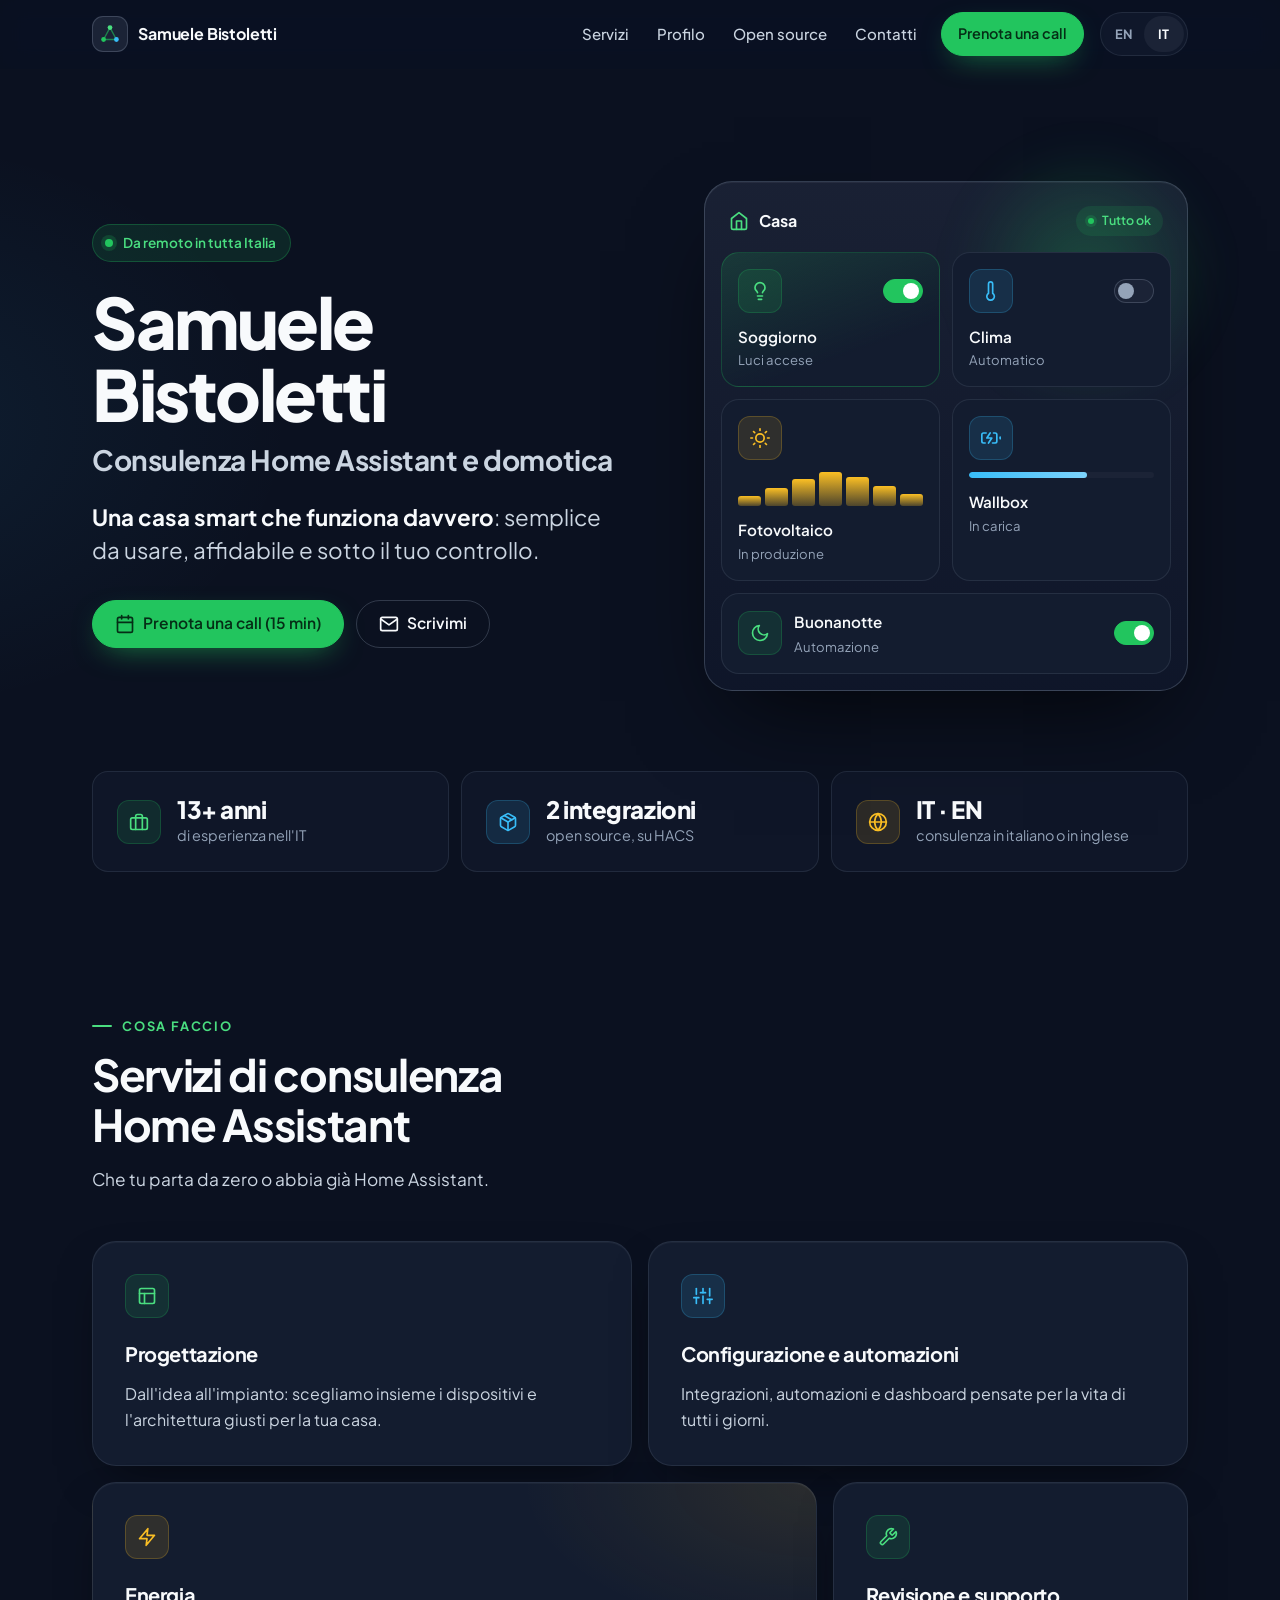
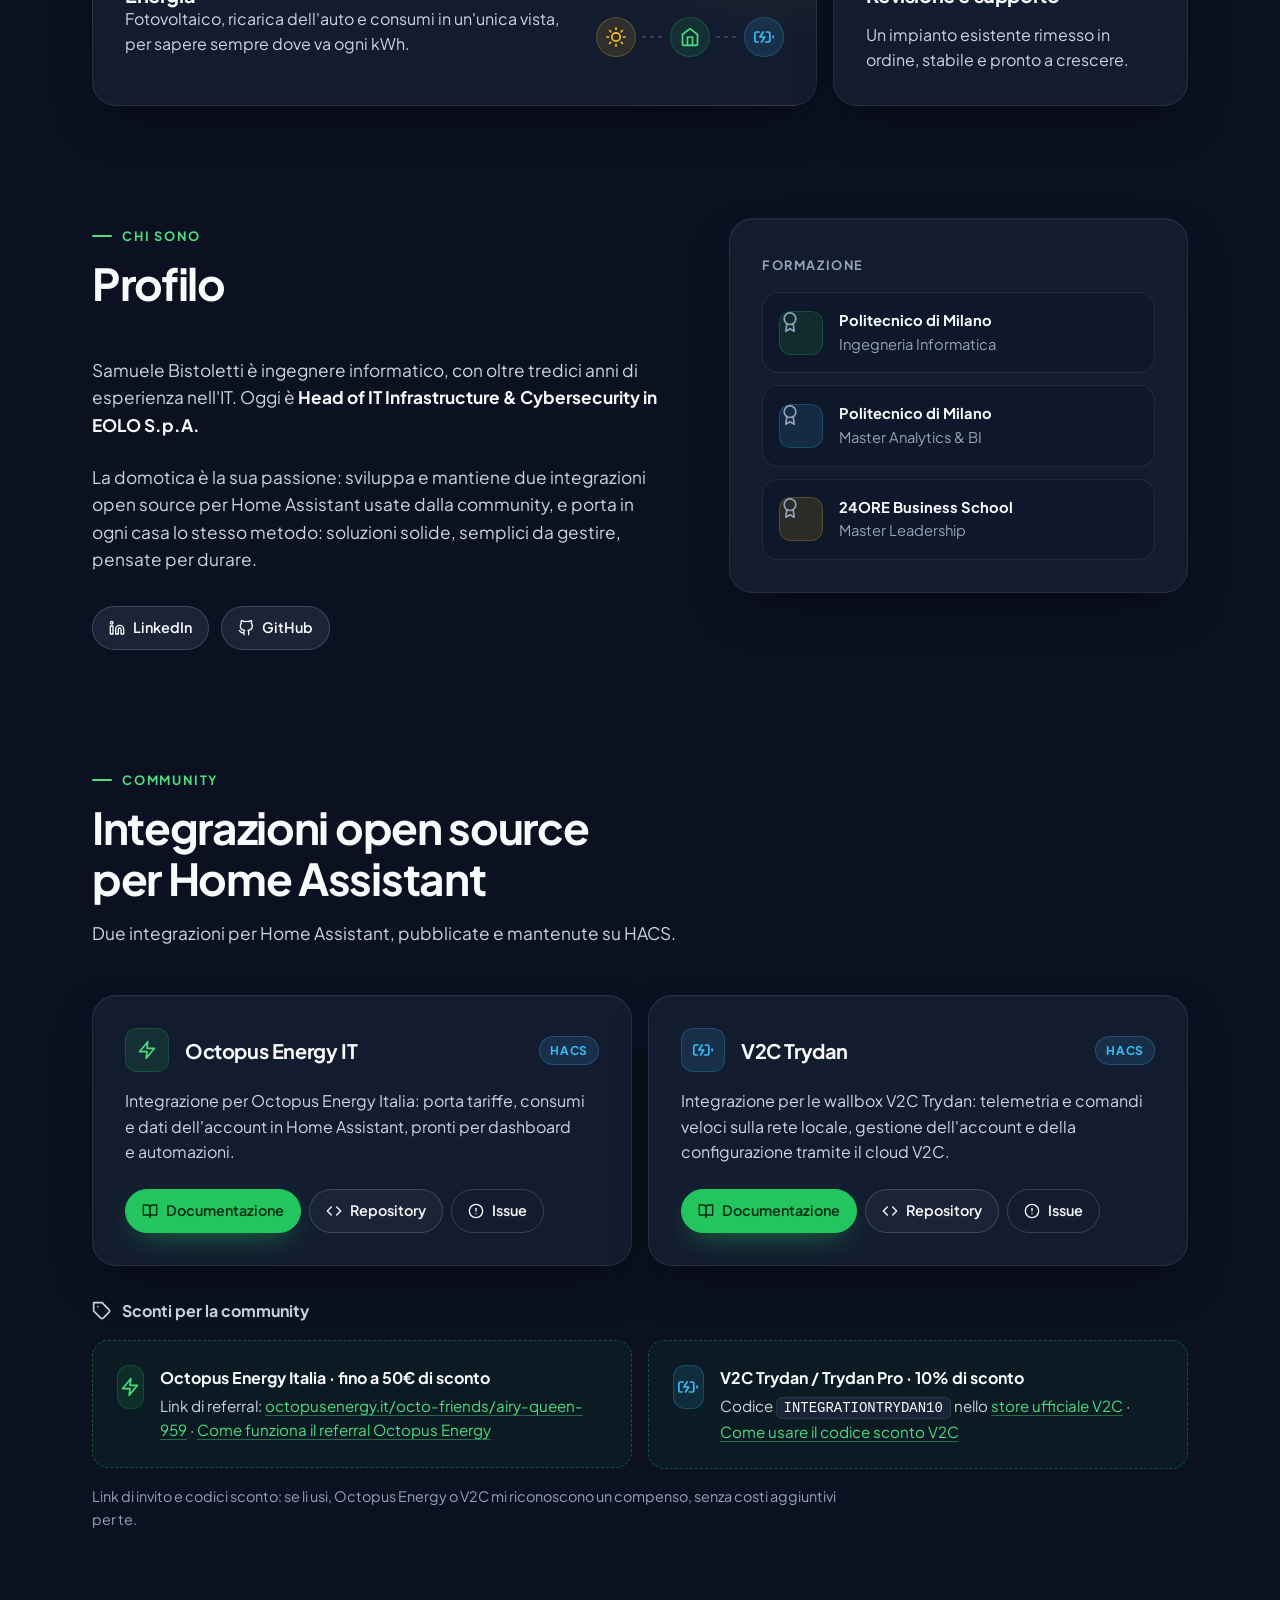
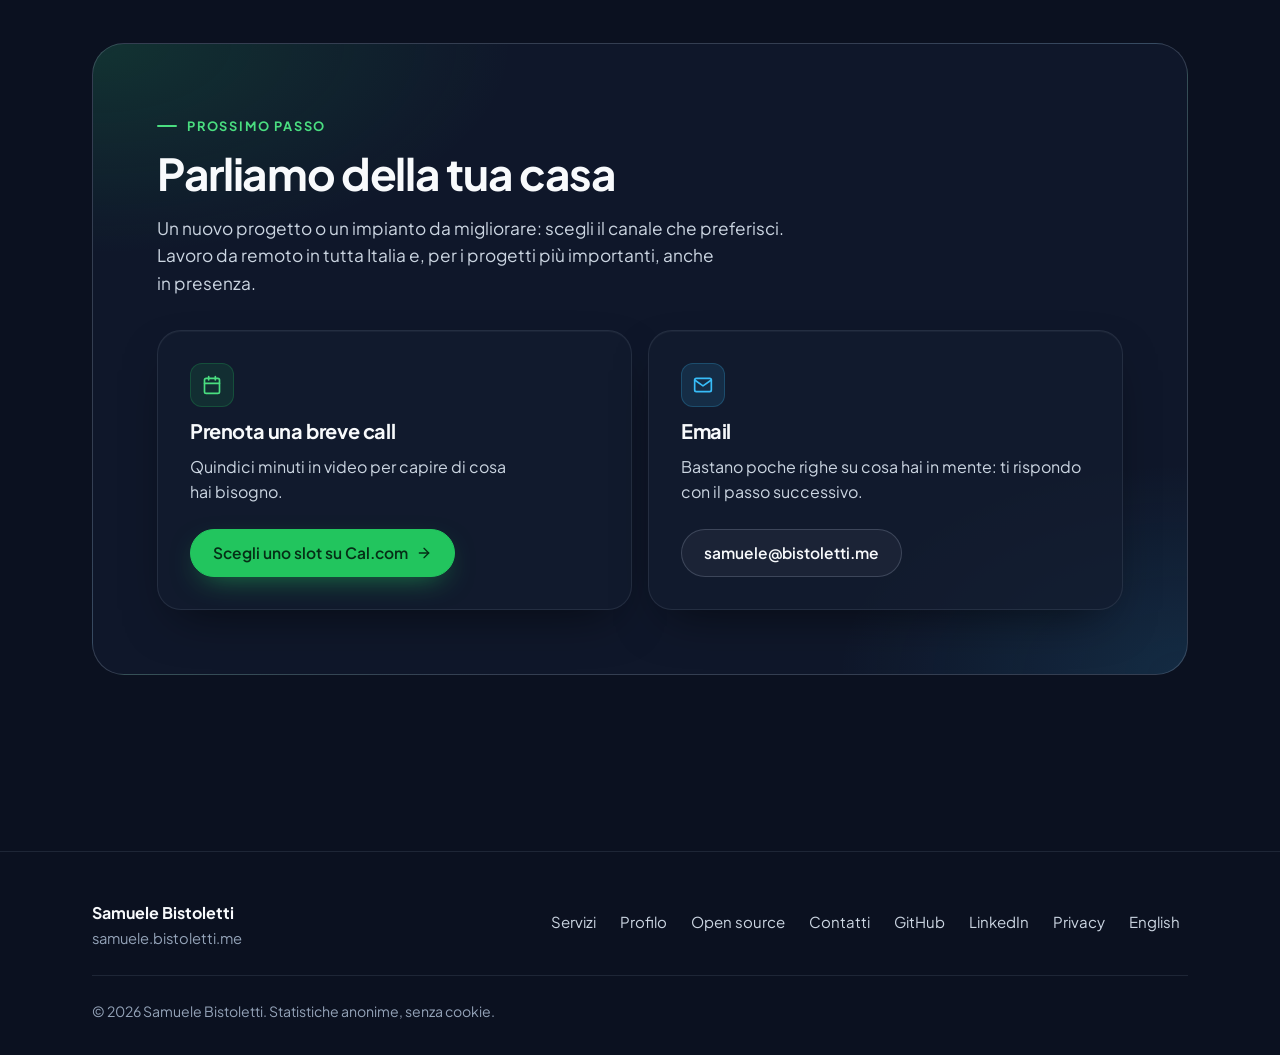
==== commit 0a7d5de9: "Improve headings, referral transparency and Octopus page - H1 keeps the name and adds the consulting" ====
--- a/it/index.html
+++ b/it/index.html
@@ -24,14 +24,16 @@
   <meta property="og:url" content="https://samuele.bistoletti.me/it/" />
   <meta property="og:locale" content="it_IT" />
   <meta property="og:locale:alternate" content="en_GB" />
-  <meta property="og:image" content="https://samuele.bistoletti.me/assets/og-image.svg" />
+  <meta property="og:image" content="https://samuele.bistoletti.me/assets/og/home-it.png" />
   <meta property="og:image:width" content="1200" />
   <meta property="og:image:height" content="630" />
+  <meta property="og:image:type" content="image/png" />
+  <meta property="og:image:alt" content="Samuele Bistoletti, consulenza Home Assistant e domotica" />
 
   <meta name="twitter:card" content="summary_large_image" />
   <meta name="twitter:title" content="Samuele Bistoletti — Consulenza Home Assistant e domotica" />
   <meta name="twitter:description" content="Case smart progettate e configurate con Home Assistant: integrazioni, automazioni e dashboard su misura. Consulenza indipendente, progetto per progetto." />
-  <meta name="twitter:image" content="https://samuele.bistoletti.me/assets/og-image.svg" />
+  <meta name="twitter:image" content="https://samuele.bistoletti.me/assets/og/home-it.png" />
 
   <link rel="icon" href="data:image/svg+xml,%3Csvg xmlns='http://www.w3.org/2000/svg' viewBox='0 0 64 64'%3E%3Crect width='64' height='64' rx='14' fill='%230f172a'/%3E%3Cpath d='M32 17L17 45M32 17L47 45M17 45H47' stroke='%2322c55e' stroke-width='3' stroke-linecap='round' opacity='.6' fill='none'/%3E%3Ccircle cx='32' cy='17' r='6.5' fill='%234ade80'/%3E%3Ccircle cx='17' cy='45' r='6.5' fill='%2322c55e'/%3E%3Ccircle cx='47' cy='45' r='6.5' fill='%2338bdf8'/%3E%3C/svg%3E" />
 
@@ -70,7 +72,7 @@
           "Internet of Things",
           "MQTT"
         ],
-        "description": "Consulente indipendente Home Assistant e domotica.",
+        "description": "Consulente indipendente Home Assistant e domotica, da remoto in tutta Italia.",
         "sameAs": [
           "https://github.com/samuelebistoletti",
           "https://www.linkedin.com/in/samuelebistoletti/"
@@ -80,8 +82,9 @@
         "@type": "Service",
         "name": "Consulenza Home Assistant e domotica",
         "serviceType": "Consulenza domotica",
+        "description": "Progettazione, configurazione, automazioni, gestione dell'energia e revisione di case smart con Home Assistant. Da remoto in tutta Italia, in presenza per i progetti più importanti.",
         "provider": { "@id": "https://samuele.bistoletti.me/#person" },
-        "areaServed": "IT",
+        "areaServed": { "@type": "Country", "name": "Italia" },
         "availableLanguage": ["it", "en"]
       },
       {
@@ -127,7 +130,7 @@
         <a href="#profile">Profilo</a>
         <a href="#open-source">Open source</a>
         <a href="#contact">Contatti</a>
-        <a class="btn btn-primary btn-sm" href="https://cal.eu/samuele.bistoletti/15min" target="_blank" rel="noopener">Prenota una call</a>
+        <a class="btn btn-primary btn-sm" href="https://cal.com/samuele.bistoletti/15min" target="_blank" rel="noopener">Prenota una call</a>
       </nav>
 
       <div class="lang-switch" role="group" aria-label="Lingua">
@@ -153,13 +156,13 @@
       <div class="wrap">
         <div class="hero-grid">
           <div class="hero-copy reveal">
-            <span class="pill"><span class="status-dot" aria-hidden="true"></span>Consulenza Home Assistant e domotica</span>
-            <h1>Samuele Bistoletti</h1>
+            <span class="pill"><span class="status-dot" aria-hidden="true"></span>Da remoto in tutta Italia</span>
+            <h1><span class="h1-name">Samuele Bistoletti</span><span class="h1-sub">Consulenza Home Assistant e domotica</span></h1>
             <p class="hero-lead">
               <strong>Una casa smart che funziona davvero</strong>: semplice da usare, affidabile e sotto il tuo controllo.
             </p>
             <div class="hero-ctas">
-              <a class="btn btn-primary" href="https://cal.eu/samuele.bistoletti/15min" target="_blank" rel="noopener">
+              <a class="btn btn-primary" href="https://cal.com/samuele.bistoletti/15min" target="_blank" rel="noopener">
                 <svg class="icon" aria-hidden="true"><use href="/assets/icons.svg#i-calendar"/></svg>
                 Prenota una call (15 min)
               </a>
@@ -226,7 +229,7 @@
       <div class="wrap">
         <div class="section-head reveal">
           <span class="eyebrow">Cosa faccio</span>
-          <h2>Servizi</h2>
+          <h2>Servizi di consulenza Home Assistant</h2>
           <p>Che tu parta da zero o abbia già Home Assistant.</p>
         </div>
 
@@ -319,7 +322,7 @@
       <div class="wrap">
         <div class="section-head reveal">
           <span class="eyebrow">Community</span>
-          <h2>Open source</h2>
+          <h2>Integrazioni open source per Home Assistant</h2>
           <p>Due integrazioni per Home Assistant, pubblicate e mantenute su HACS.</p>
         </div>
 
@@ -360,17 +363,18 @@
               <span class="icon-chip"><svg class="icon" aria-hidden="true"><use href="/assets/icons.svg#i-zap"/></svg></span>
               <div>
                 <span class="offer-tag">Octopus Energy Italia · fino a 50€ di sconto</span>
-                <p>Link di referral: <a class="inline-link" href="https://octopusenergy.it/octo-friends/airy-queen-959" target="_blank" rel="noopener">octopusenergy.it/octo-friends/airy-queen-959</a> · <a class="inline-link" href="/octopus-energy-referral/">Come funziona il referral Octopus Energy</a></p>
+                <p>Link di referral: <a class="inline-link" href="https://octopusenergy.it/octo-friends/airy-queen-959" target="_blank" rel="sponsored noopener">octopusenergy.it/octo-friends/airy-queen-959</a> · <a class="inline-link" href="/octopus-energy-referral/">Come funziona il referral Octopus Energy</a></p>
               </div>
             </div>
             <div class="offer">
               <span class="icon-chip icon-chip--sky"><svg class="icon" aria-hidden="true"><use href="/assets/icons.svg#i-charging"/></svg></span>
               <div>
                 <span class="offer-tag">V2C Trydan / Trydan Pro · 10% di sconto</span>
-                <p>Codice <code>INTEGRATIONTRYDAN10</code> nello <a class="inline-link" href="https://v2charge.com/store/it/" target="_blank" rel="noopener">store ufficiale V2C</a> · <a class="inline-link" href="/v2c-discount-code/">Come usare il codice sconto V2C</a></p>
-              </div>
-            </div>
-          </div>
+                <p>Codice <code>INTEGRATIONTRYDAN10</code> nello <a class="inline-link" href="https://v2charge.com/store/it/" target="_blank" rel="sponsored noopener">store ufficiale V2C</a> · <a class="inline-link" href="/v2c-discount-code/">Come usare il codice sconto V2C</a></p>
+              </div>
+            </div>
+          </div>
+          <p class="offers-note">Link di invito e codici sconto: se li usi, Octopus Energy o V2C mi riconoscono un compenso, senza costi aggiuntivi per te.</p>
         </div>
       </div>
     </section>
@@ -382,7 +386,7 @@
           <div class="section-head">
             <span class="eyebrow">Prossimo passo</span>
             <h2>Parliamo della tua casa</h2>
-            <p>Un nuovo progetto o un impianto da migliorare: scegli il canale che preferisci.</p>
+            <p>Un nuovo progetto o un impianto da migliorare: scegli il canale che preferisci. Lavoro da remoto in tutta Italia e, per i progetti più importanti, anche in presenza.</p>
           </div>
 
           <div class="grid-2 contact-grid">
@@ -390,7 +394,7 @@
               <span class="icon-chip"><svg class="icon" aria-hidden="true"><use href="/assets/icons.svg#i-calendar"/></svg></span>
               <h3>Prenota una breve call</h3>
               <p>Quindici minuti in video per capire di cosa hai bisogno.</p>
-              <a class="btn btn-primary" href="https://cal.eu/samuele.bistoletti/15min" target="_blank" rel="noopener">Scegli uno slot su Cal.com<svg class="icon icon-sm" aria-hidden="true"><use href="/assets/icons.svg#i-arrow"/></svg></a>
+              <a class="btn btn-primary" href="https://cal.com/samuele.bistoletti/15min" target="_blank" rel="noopener">Scegli uno slot su Cal.com<svg class="icon icon-sm" aria-hidden="true"><use href="/assets/icons.svg#i-arrow"/></svg></a>
             </article>
 
             <article class="card">
@@ -423,11 +427,12 @@
           <a href="#contact">Contatti</a>
           <a href="https://github.com/samuelebistoletti" target="_blank" rel="noopener">GitHub</a>
           <a href="https://www.linkedin.com/in/samuelebistoletti/" target="_blank" rel="noopener">LinkedIn</a>
+          <a href="/it/privacy/">Privacy</a>
           <a href="/" hreflang="en">English</a>
         </nav>
       </div>
       <p class="footer-trust">
-        © <span id="year">2026</span> Samuele Bistoletti. Nessun tracker, nessun cookie di profilazione.
+        © <span id="year">2026</span> Samuele Bistoletti. Statistiche anonime, senza cookie.
       </p>
     </div>
   </footer>
--- a/assets/styles.css
+++ b/assets/styles.css
@@ -817,6 +817,33 @@
 }
 .steps-note { margin-top: var(--sp-5); font-size: 0.94rem; color: var(--muted); max-width: 70ch; }
 
+/* H1: name as brand, service keywords as subtitle */
+.hero h1 .h1-name { display: block; }
+.hero h1 .h1-sub {
+  display: block;
+  margin-top: var(--sp-3);
+  font-size: clamp(1.25rem, 2.4vw, 1.75rem);
+  font-weight: 700;
+  letter-spacing: -0.015em;
+  line-height: 1.25;
+  color: var(--text-soft);
+}
+
+/* Disclosure under referral and discount offers */
+.offers-note { margin-top: var(--sp-4); font-size: 0.9rem; color: var(--muted); max-width: 70ch; }
+
+/* FAQ cards on offer pages */
+.faq { display: grid; grid-template-columns: repeat(2, minmax(0, 1fr)); gap: var(--sp-4); }
+.faq h3 { font-size: 1.05rem; }
+.faq p { margin-top: var(--sp-2); color: var(--text-soft); }
+
+/* Simple text pages (privacy, 404) */
+.prose { max-width: 72ch; }
+.prose h2 { margin-top: var(--sp-6); font-size: 1.3rem; }
+.prose p, .prose ul { margin-top: var(--sp-3); color: var(--text-soft); }
+.prose ul { padding-left: 1.2em; }
+.prose li + li { margin-top: var(--sp-2); }
+
 /* ----- Offer card (referral hero) ----- */
 .offer-card {
   position: relative;
@@ -941,6 +968,7 @@
 }
 
 @media (max-width: 720px) {
+  .faq { grid-template-columns: 1fr; }
   .bento, .grid-2, .steps { grid-template-columns: 1fr; }
   .bento-a, .bento-b, .bento-c, .bento-d { grid-column: auto; }
   .steps li { flex-direction: row; align-items: flex-start; }
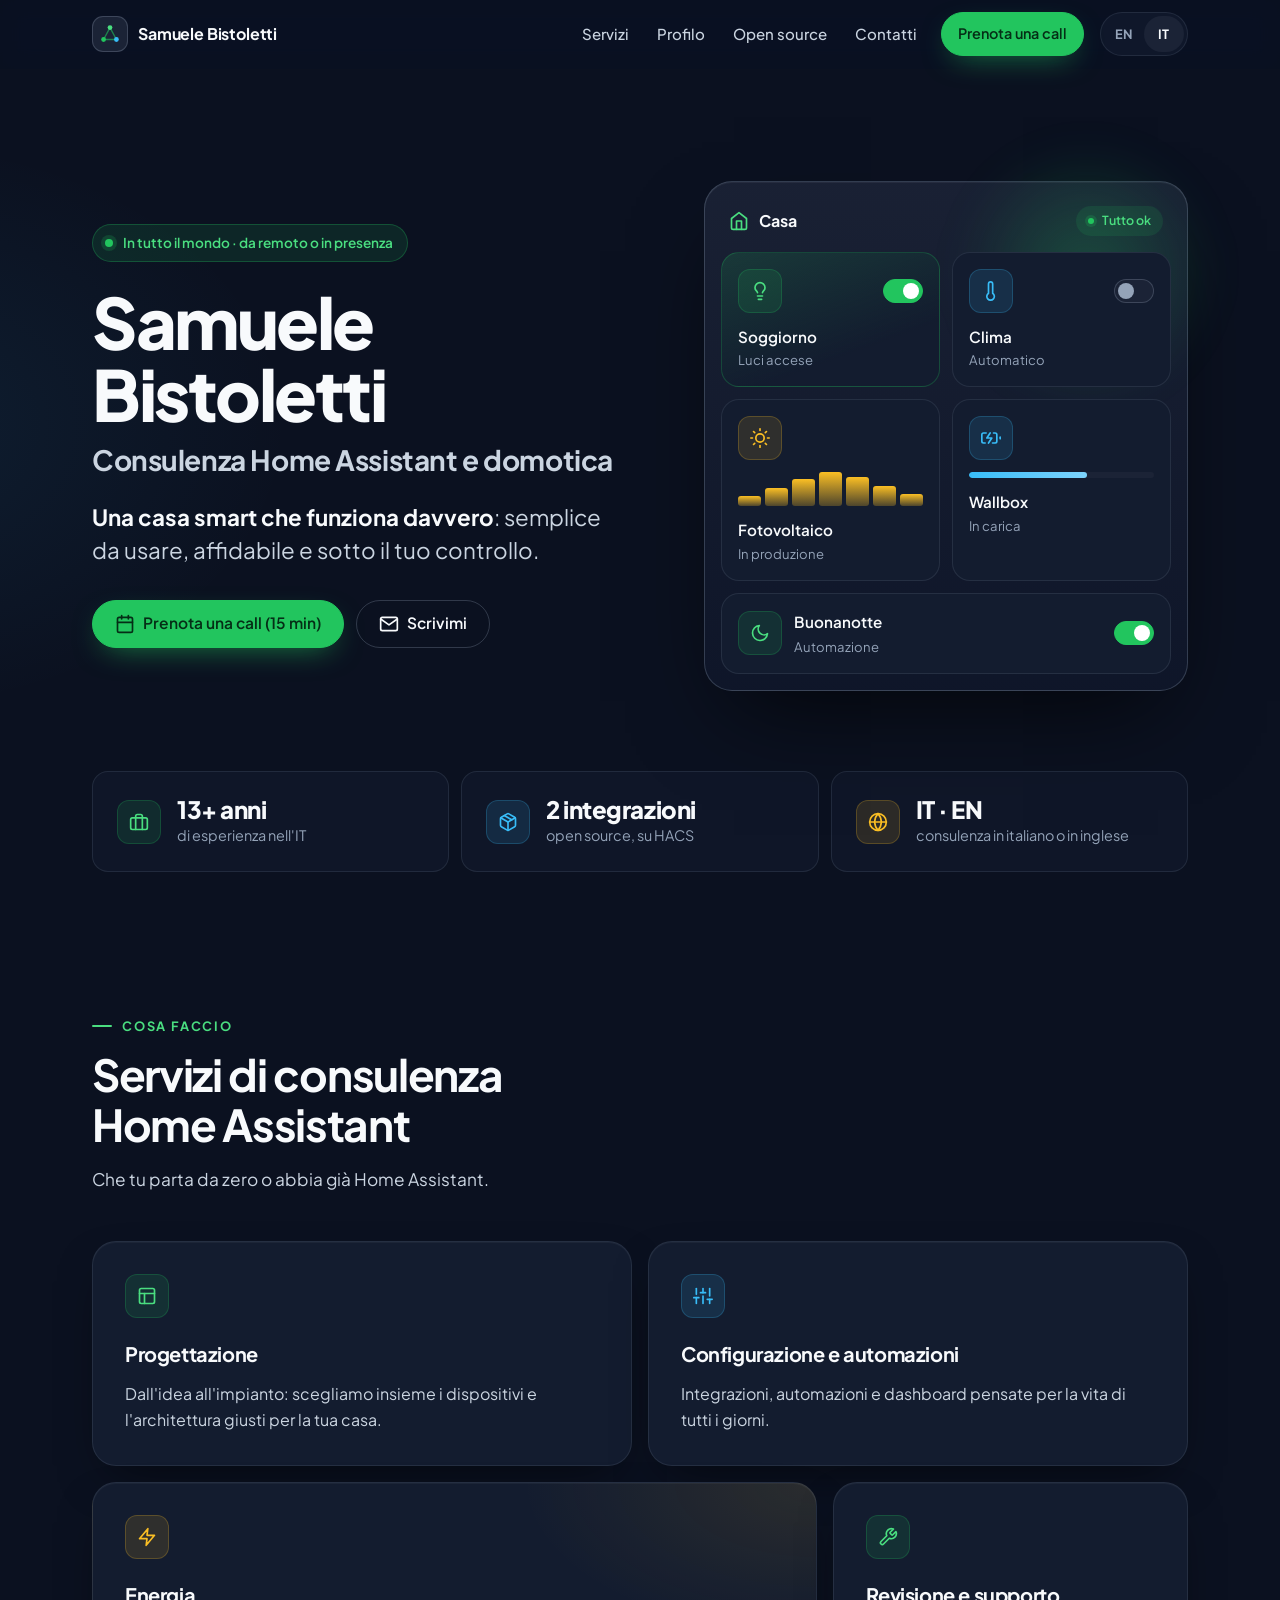
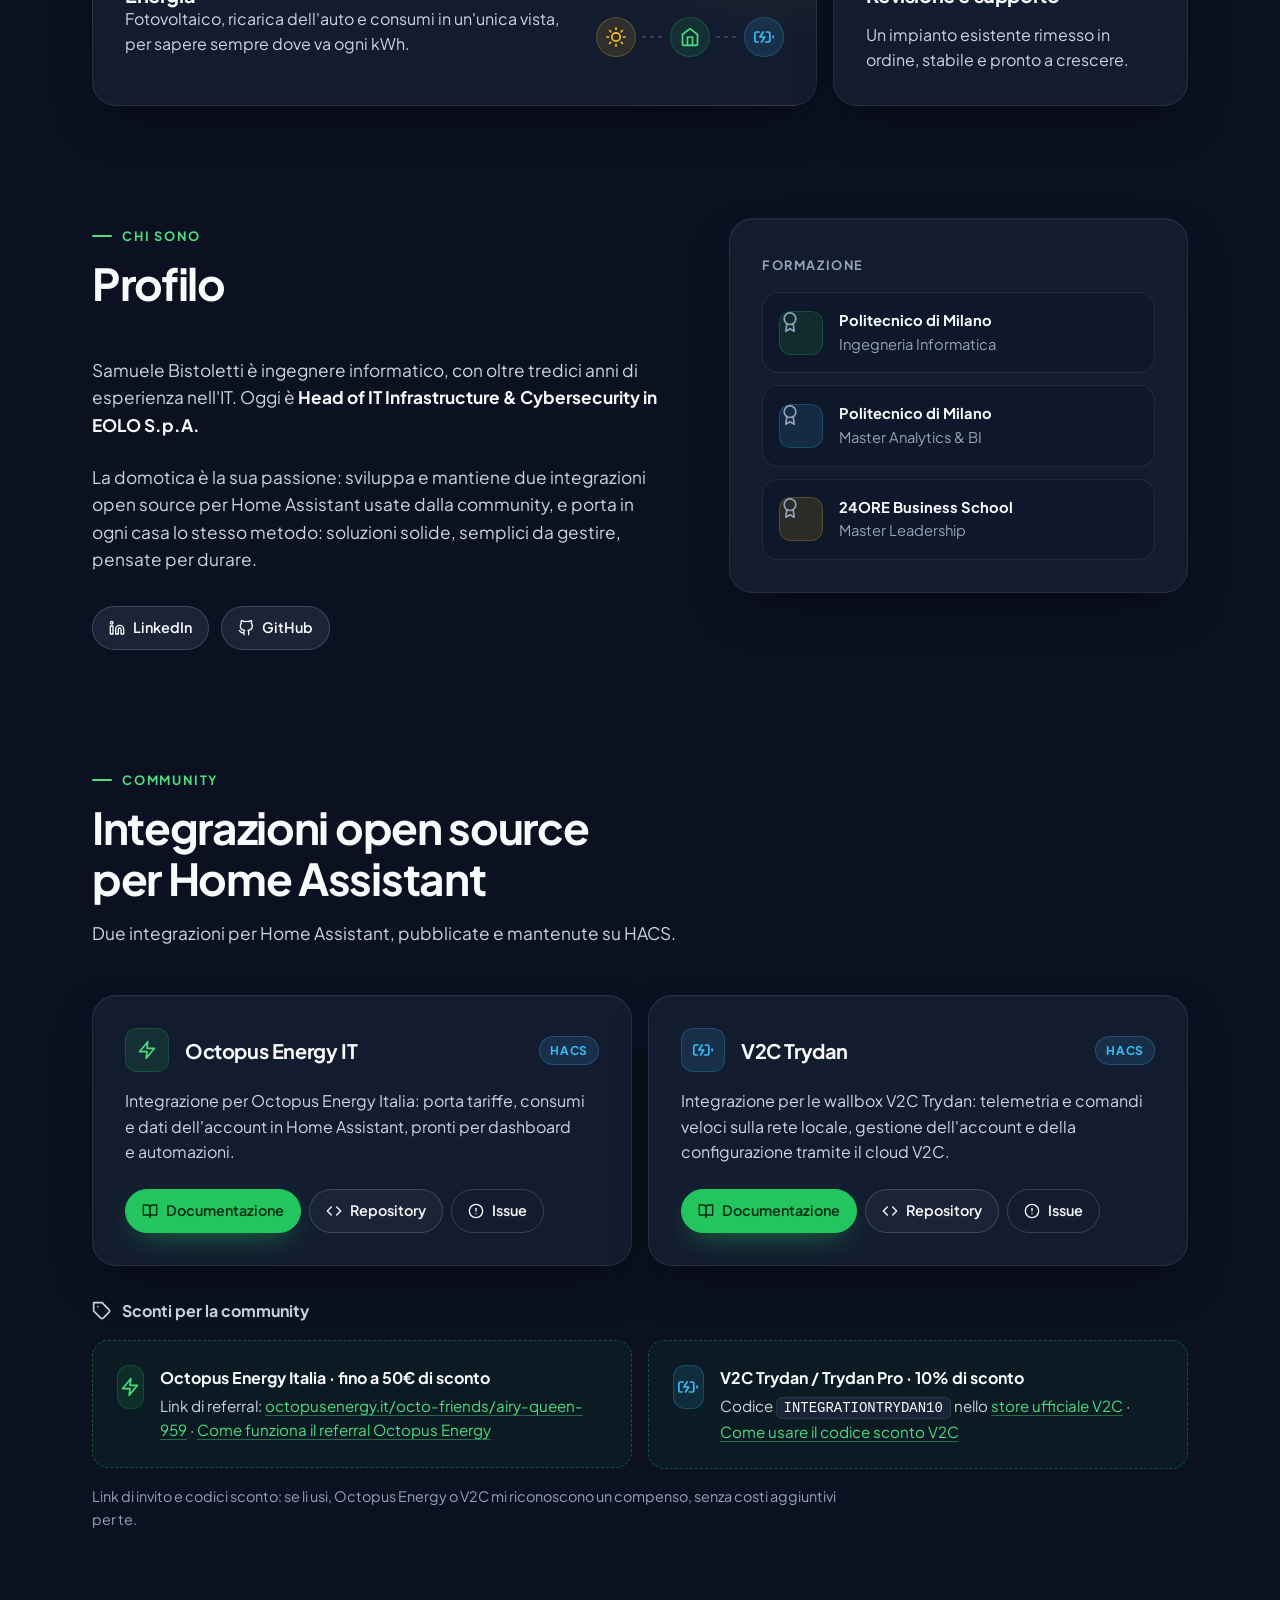
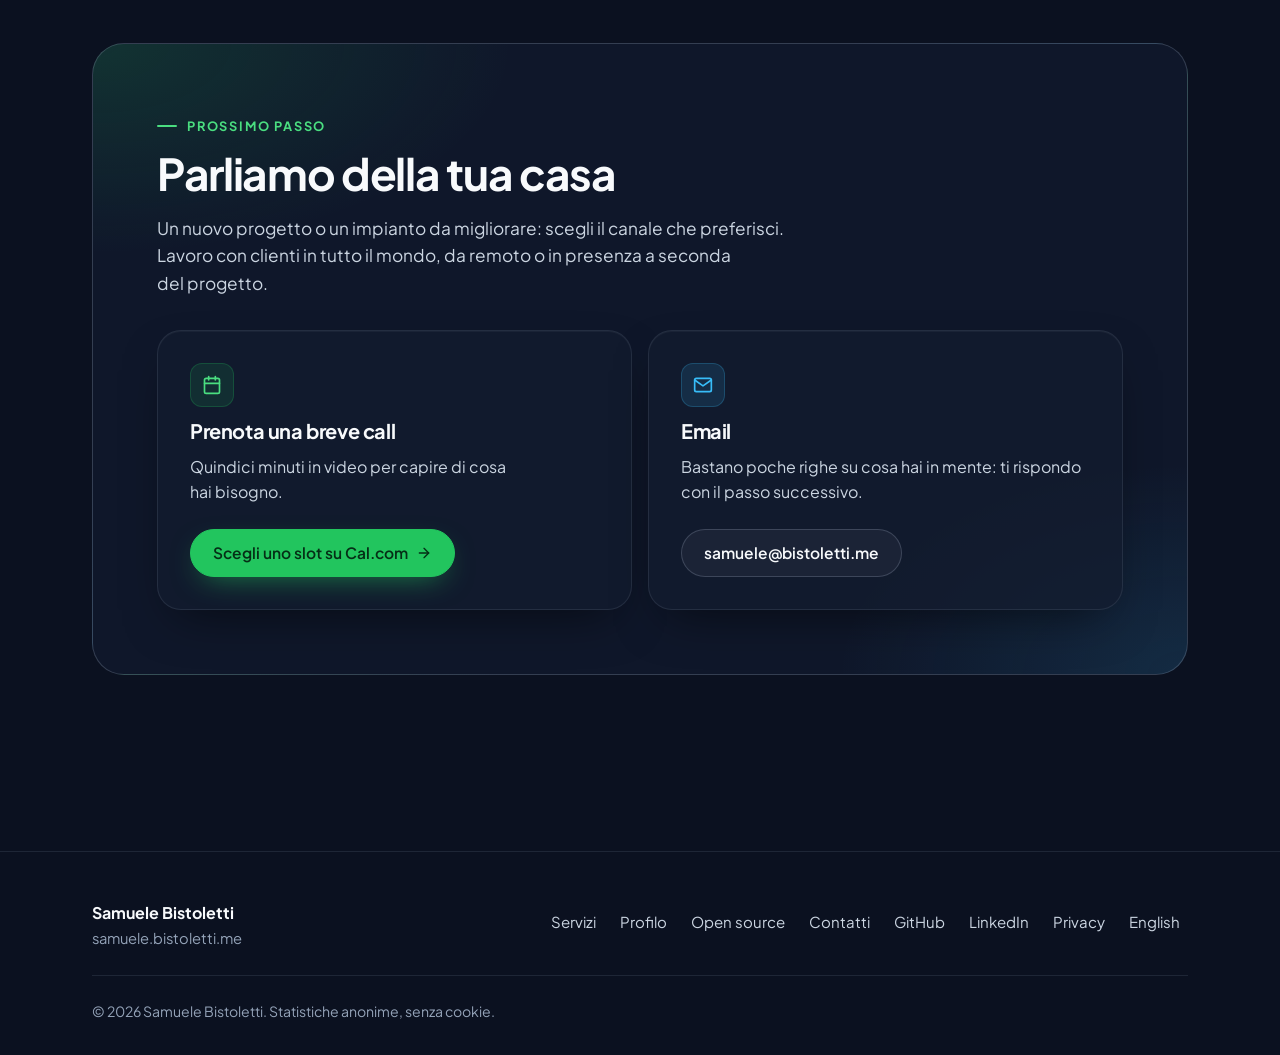
==== commit eb1cfd0e: "Describe the service area as worldwide, remote or on site Co-Authored-By: Claude Opus 5.5 <noreply@a" ====
--- a/it/index.html
+++ b/it/index.html
@@ -72,7 +72,7 @@
           "Internet of Things",
           "MQTT"
         ],
-        "description": "Consulente indipendente Home Assistant e domotica, da remoto in tutta Italia.",
+        "description": "Consulente indipendente Home Assistant e domotica, in tutto il mondo, da remoto o in presenza.",
         "sameAs": [
           "https://github.com/samuelebistoletti",
           "https://www.linkedin.com/in/samuelebistoletti/"
@@ -82,9 +82,9 @@
         "@type": "Service",
         "name": "Consulenza Home Assistant e domotica",
         "serviceType": "Consulenza domotica",
-        "description": "Progettazione, configurazione, automazioni, gestione dell'energia e revisione di case smart con Home Assistant. Da remoto in tutta Italia, in presenza per i progetti più importanti.",
+        "description": "Progettazione, configurazione, automazioni, gestione dell'energia e revisione di case smart con Home Assistant. In tutto il mondo, da remoto o in presenza.",
         "provider": { "@id": "https://samuele.bistoletti.me/#person" },
-        "areaServed": { "@type": "Country", "name": "Italia" },
+        "areaServed": "Worldwide",
         "availableLanguage": ["it", "en"]
       },
       {
@@ -156,7 +156,7 @@
       <div class="wrap">
         <div class="hero-grid">
           <div class="hero-copy reveal">
-            <span class="pill"><span class="status-dot" aria-hidden="true"></span>Da remoto in tutta Italia</span>
+            <span class="pill"><span class="status-dot" aria-hidden="true"></span>In tutto il mondo · da remoto o in presenza</span>
             <h1><span class="h1-name">Samuele Bistoletti</span><span class="h1-sub">Consulenza Home Assistant e domotica</span></h1>
             <p class="hero-lead">
               <strong>Una casa smart che funziona davvero</strong>: semplice da usare, affidabile e sotto il tuo controllo.
@@ -386,7 +386,7 @@
           <div class="section-head">
             <span class="eyebrow">Prossimo passo</span>
             <h2>Parliamo della tua casa</h2>
-            <p>Un nuovo progetto o un impianto da migliorare: scegli il canale che preferisci. Lavoro da remoto in tutta Italia e, per i progetti più importanti, anche in presenza.</p>
+            <p>Un nuovo progetto o un impianto da migliorare: scegli il canale che preferisci. Lavoro con clienti in tutto il mondo, da remoto o in presenza a seconda del progetto.</p>
           </div>
 
           <div class="grid-2 contact-grid">
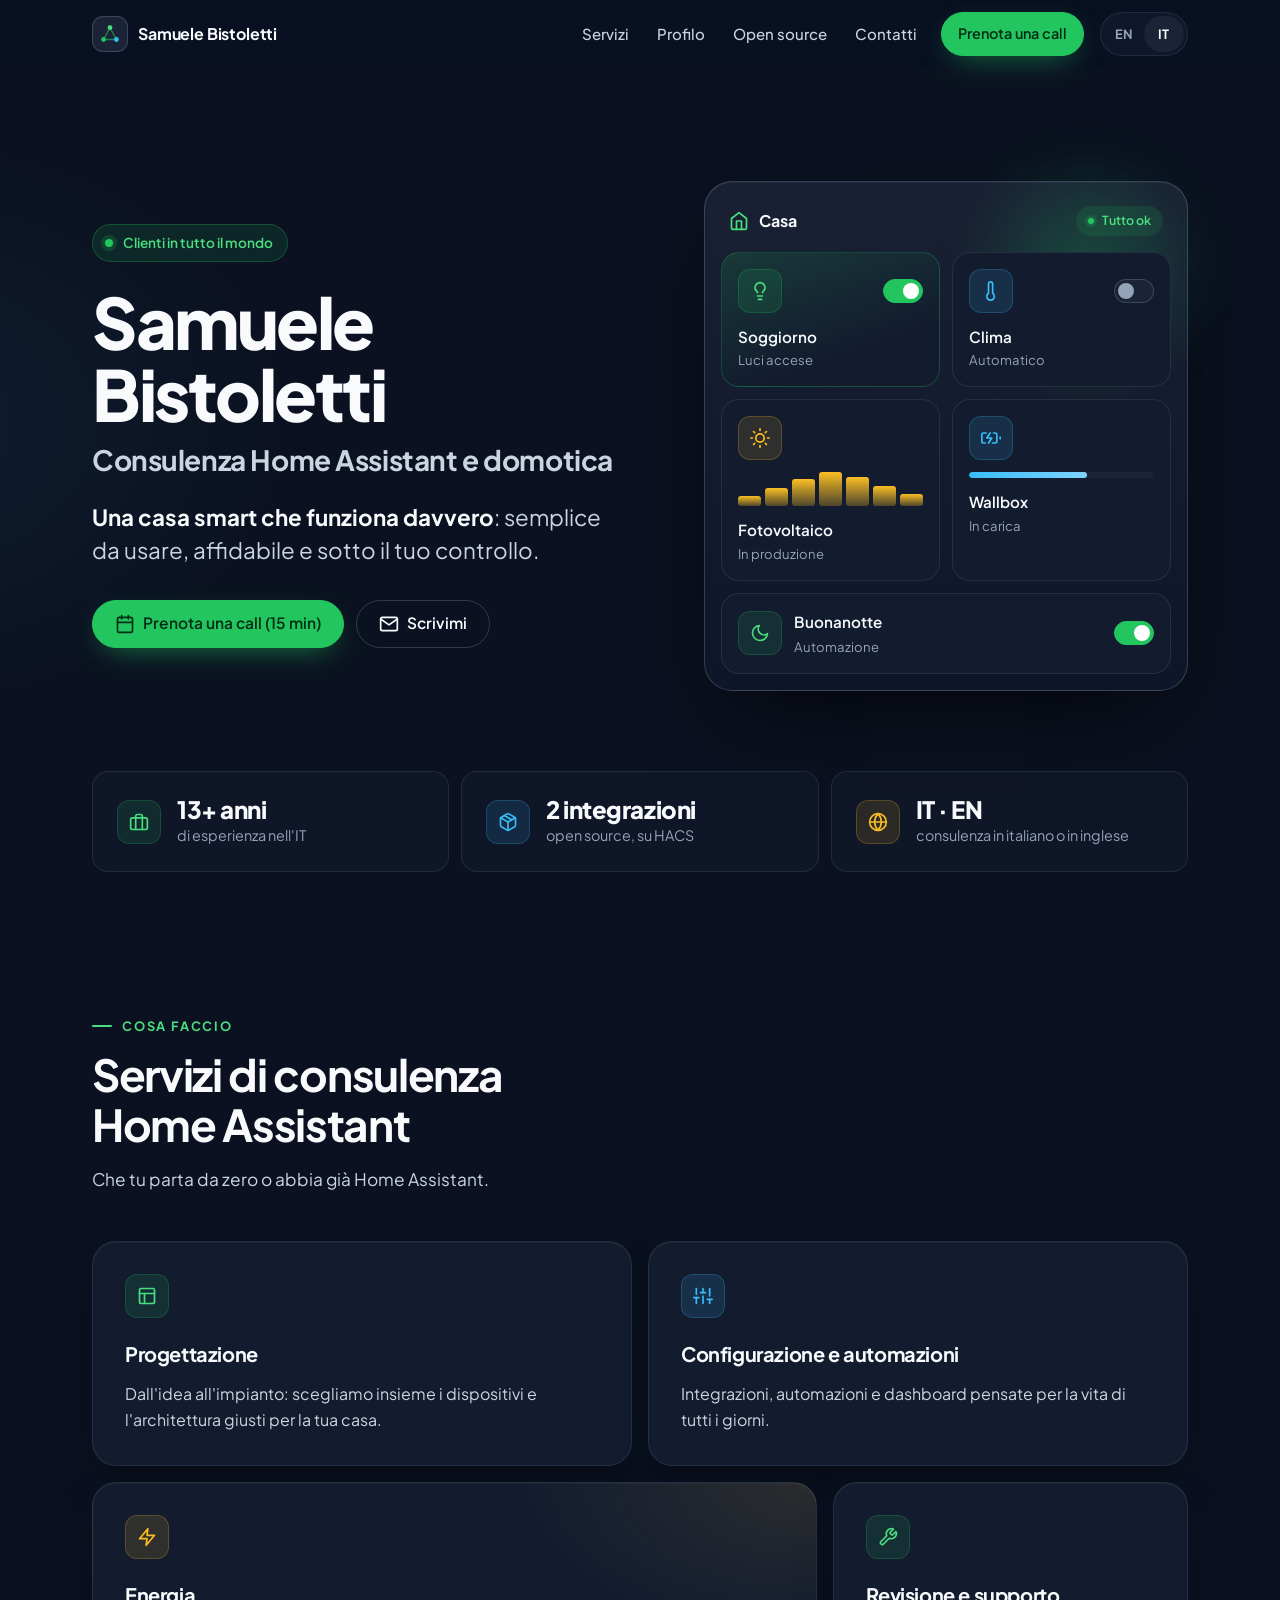
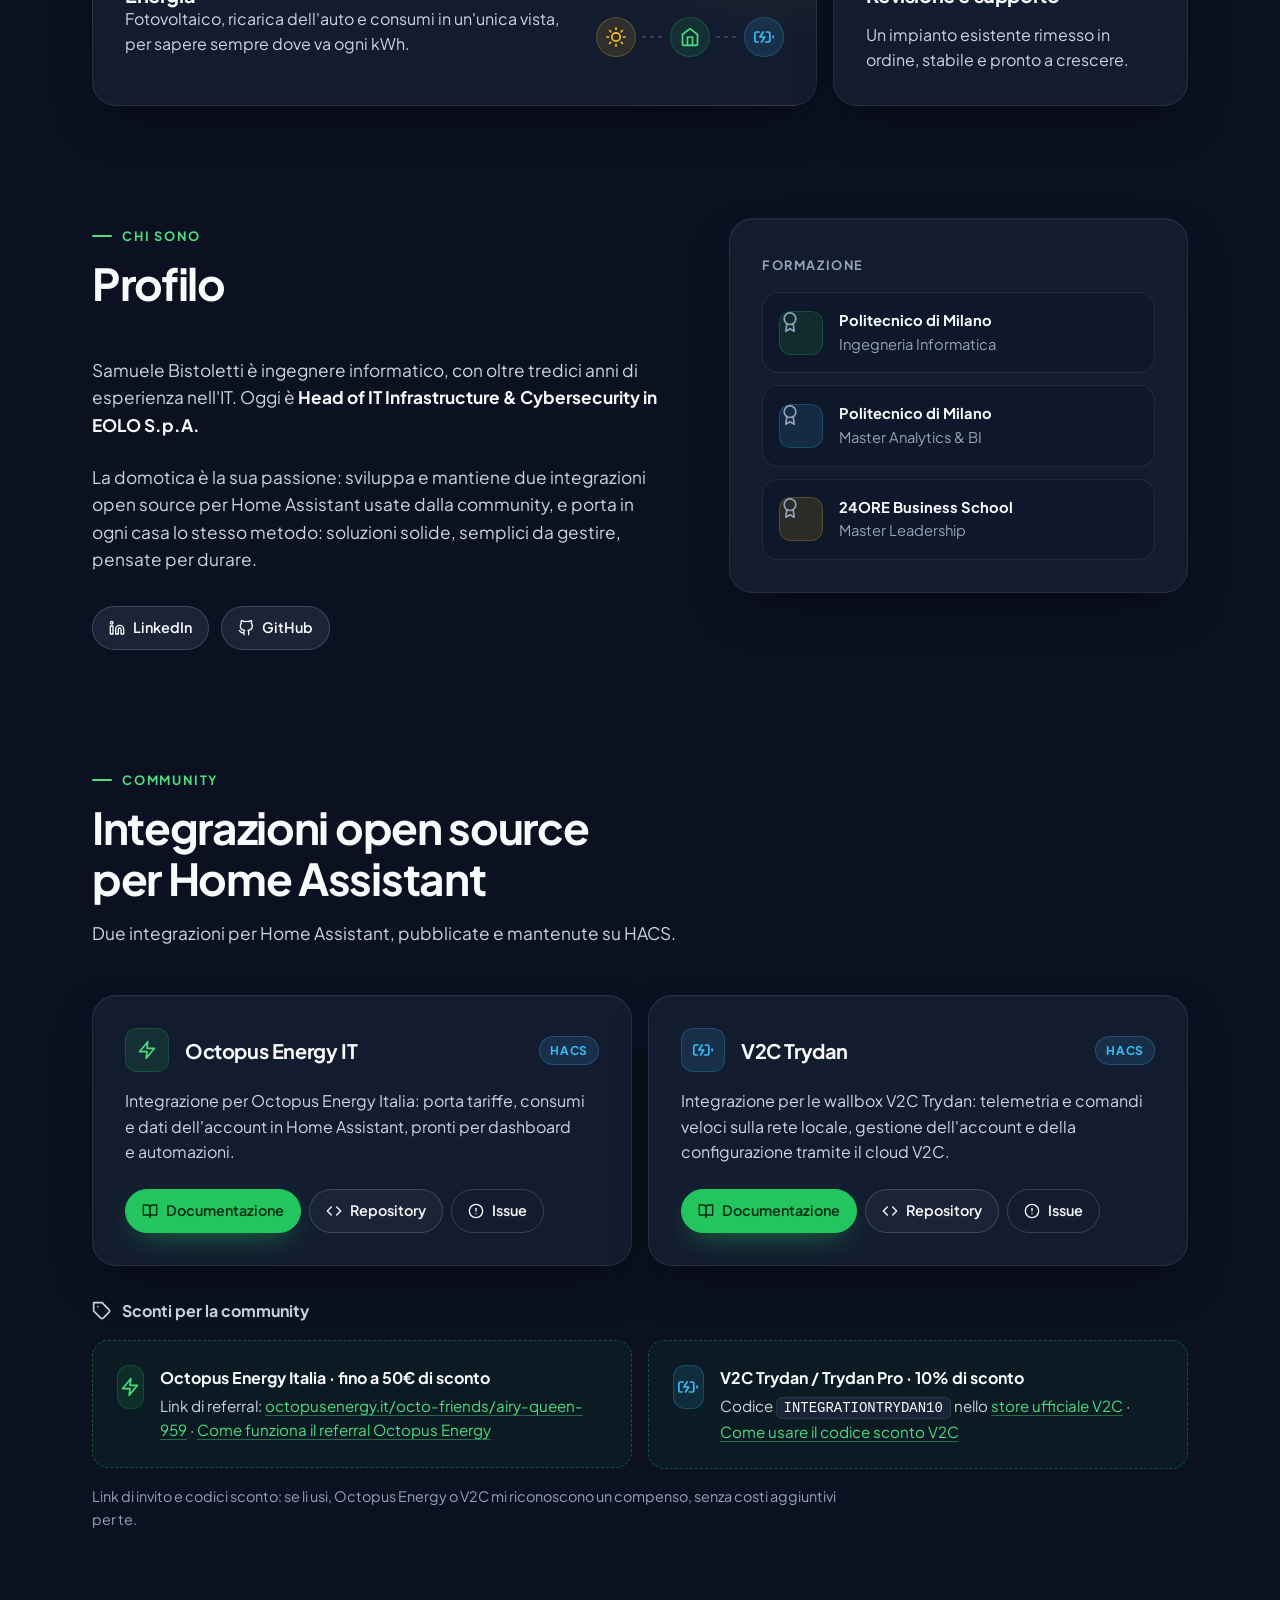
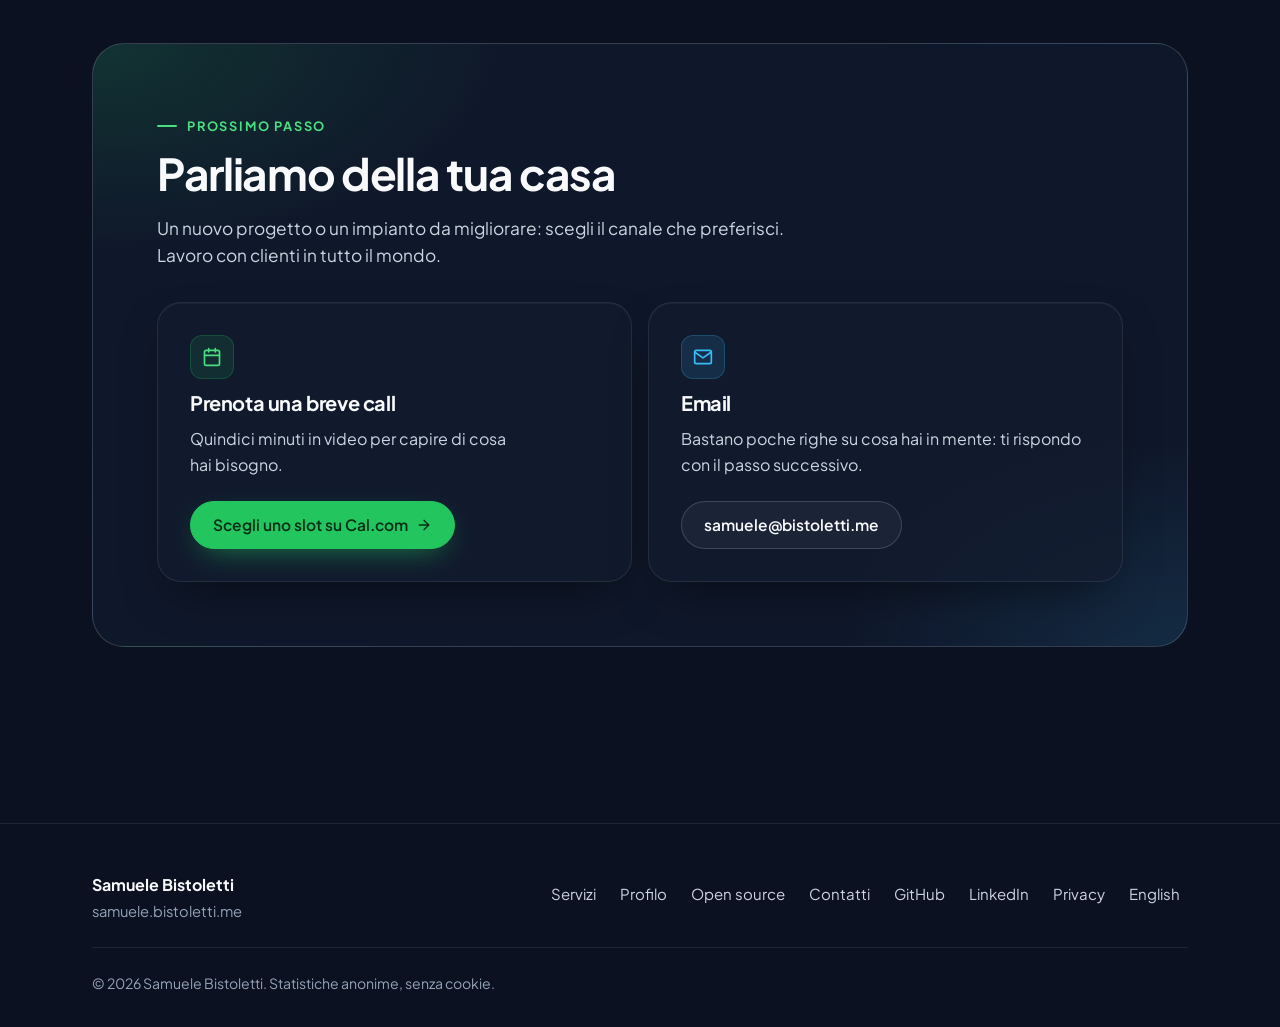
==== commit 0a22c37d: "Say clients worldwide without remote/on-site wording How the work is delivered is agreed with each c" ====
--- a/it/index.html
+++ b/it/index.html
@@ -72,7 +72,7 @@
           "Internet of Things",
           "MQTT"
         ],
-        "description": "Consulente indipendente Home Assistant e domotica, in tutto il mondo, da remoto o in presenza.",
+        "description": "Consulente indipendente Home Assistant e domotica, per clienti in tutto il mondo.",
         "sameAs": [
           "https://github.com/samuelebistoletti",
           "https://www.linkedin.com/in/samuelebistoletti/"
@@ -82,7 +82,7 @@
         "@type": "Service",
         "name": "Consulenza Home Assistant e domotica",
         "serviceType": "Consulenza domotica",
-        "description": "Progettazione, configurazione, automazioni, gestione dell'energia e revisione di case smart con Home Assistant. In tutto il mondo, da remoto o in presenza.",
+        "description": "Progettazione, configurazione, automazioni, gestione dell'energia e revisione di case smart con Home Assistant, per clienti in tutto il mondo.",
         "provider": { "@id": "https://samuele.bistoletti.me/#person" },
         "areaServed": "Worldwide",
         "availableLanguage": ["it", "en"]
@@ -156,7 +156,7 @@
       <div class="wrap">
         <div class="hero-grid">
           <div class="hero-copy reveal">
-            <span class="pill"><span class="status-dot" aria-hidden="true"></span>In tutto il mondo · da remoto o in presenza</span>
+            <span class="pill"><span class="status-dot" aria-hidden="true"></span>Clienti in tutto il mondo</span>
             <h1><span class="h1-name">Samuele Bistoletti</span><span class="h1-sub">Consulenza Home Assistant e domotica</span></h1>
             <p class="hero-lead">
               <strong>Una casa smart che funziona davvero</strong>: semplice da usare, affidabile e sotto il tuo controllo.
@@ -386,7 +386,7 @@
           <div class="section-head">
             <span class="eyebrow">Prossimo passo</span>
             <h2>Parliamo della tua casa</h2>
-            <p>Un nuovo progetto o un impianto da migliorare: scegli il canale che preferisci. Lavoro con clienti in tutto il mondo, da remoto o in presenza a seconda del progetto.</p>
+            <p>Un nuovo progetto o un impianto da migliorare: scegli il canale che preferisci. Lavoro con clienti in tutto il mondo.</p>
           </div>
 
           <div class="grid-2 contact-grid">
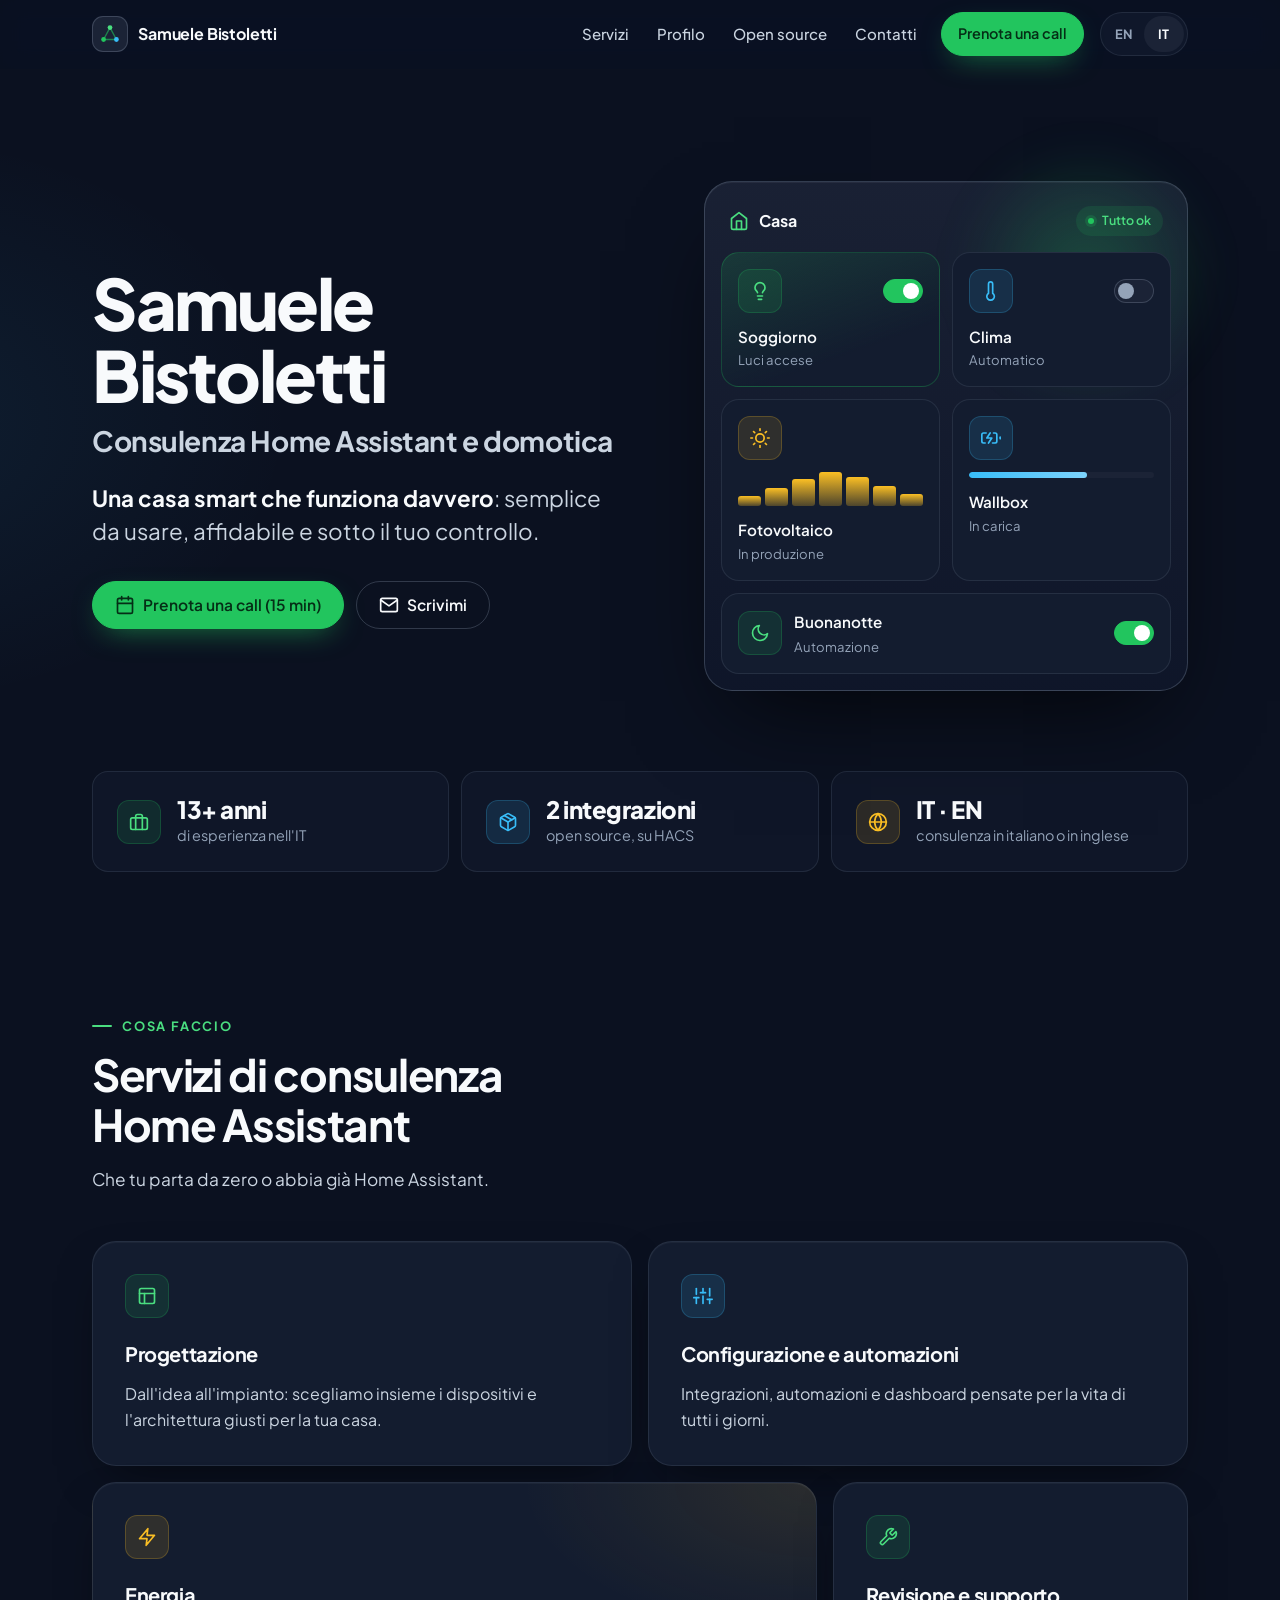
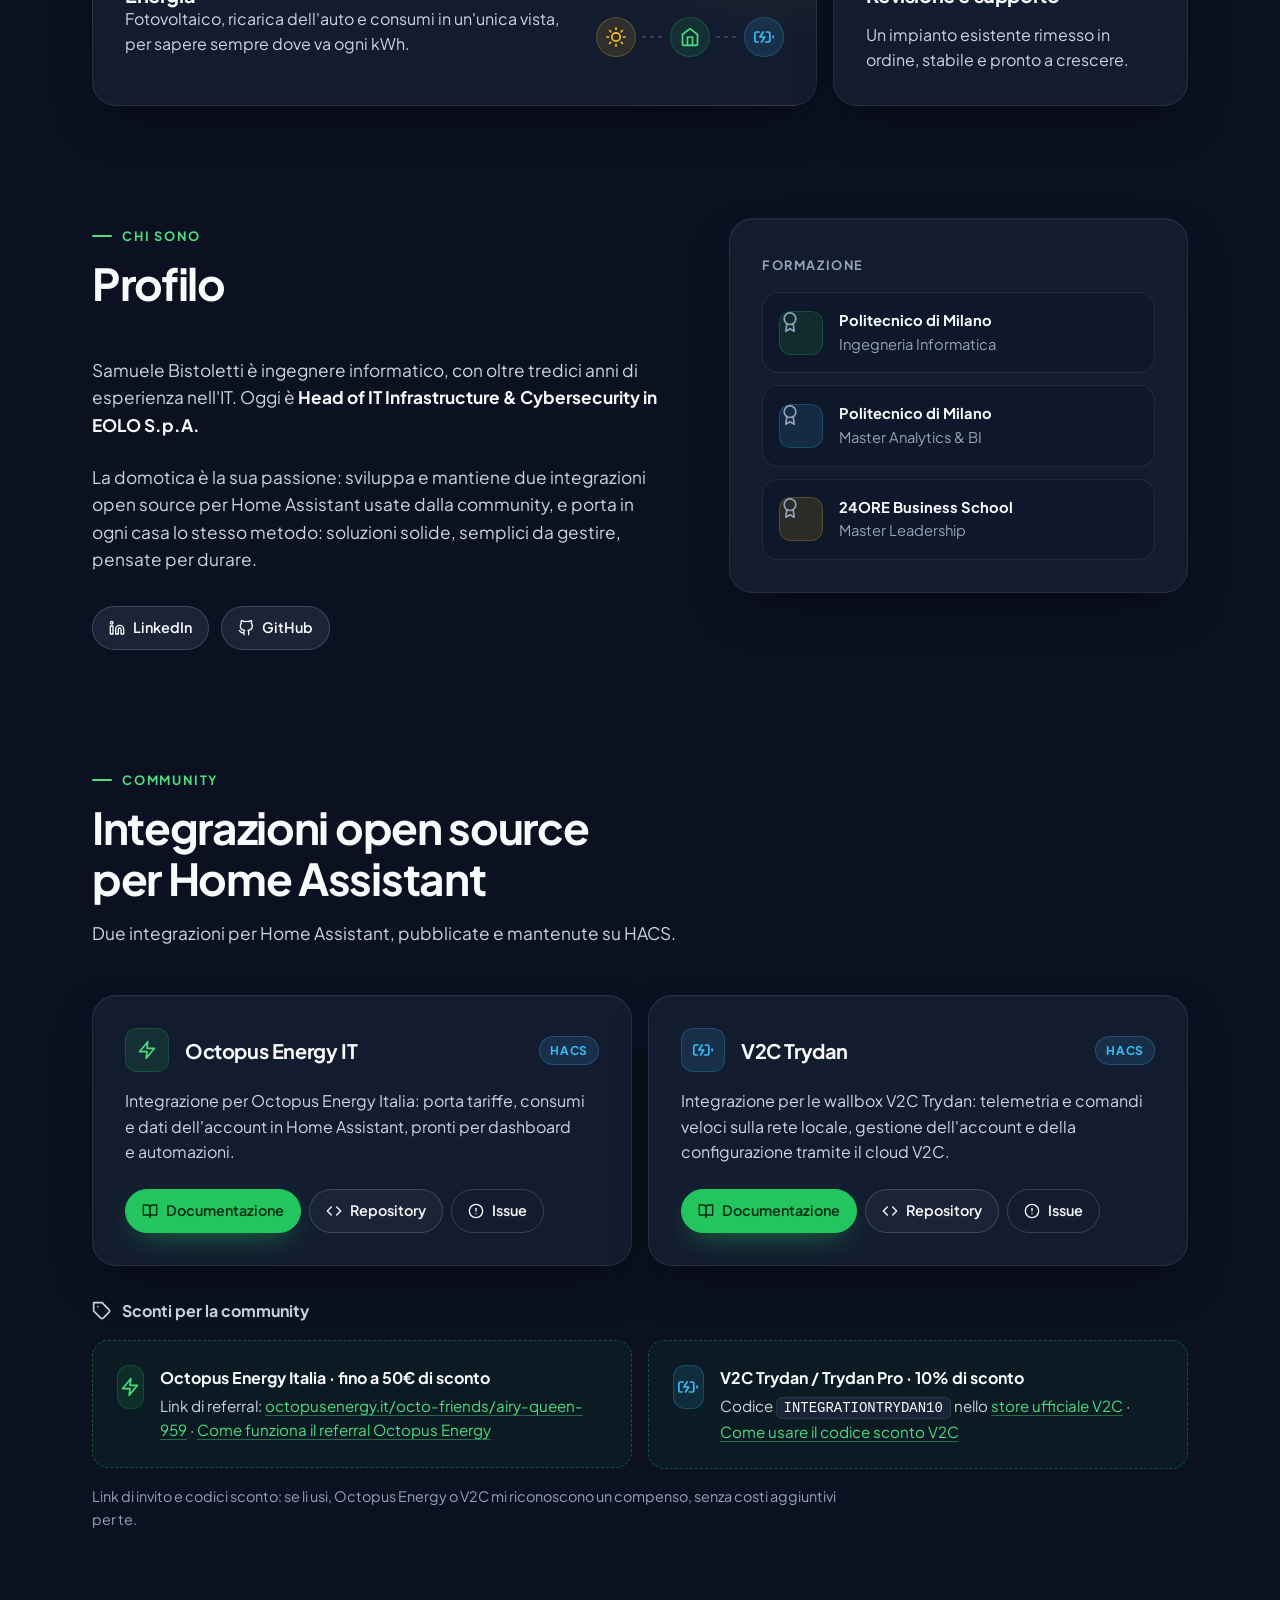
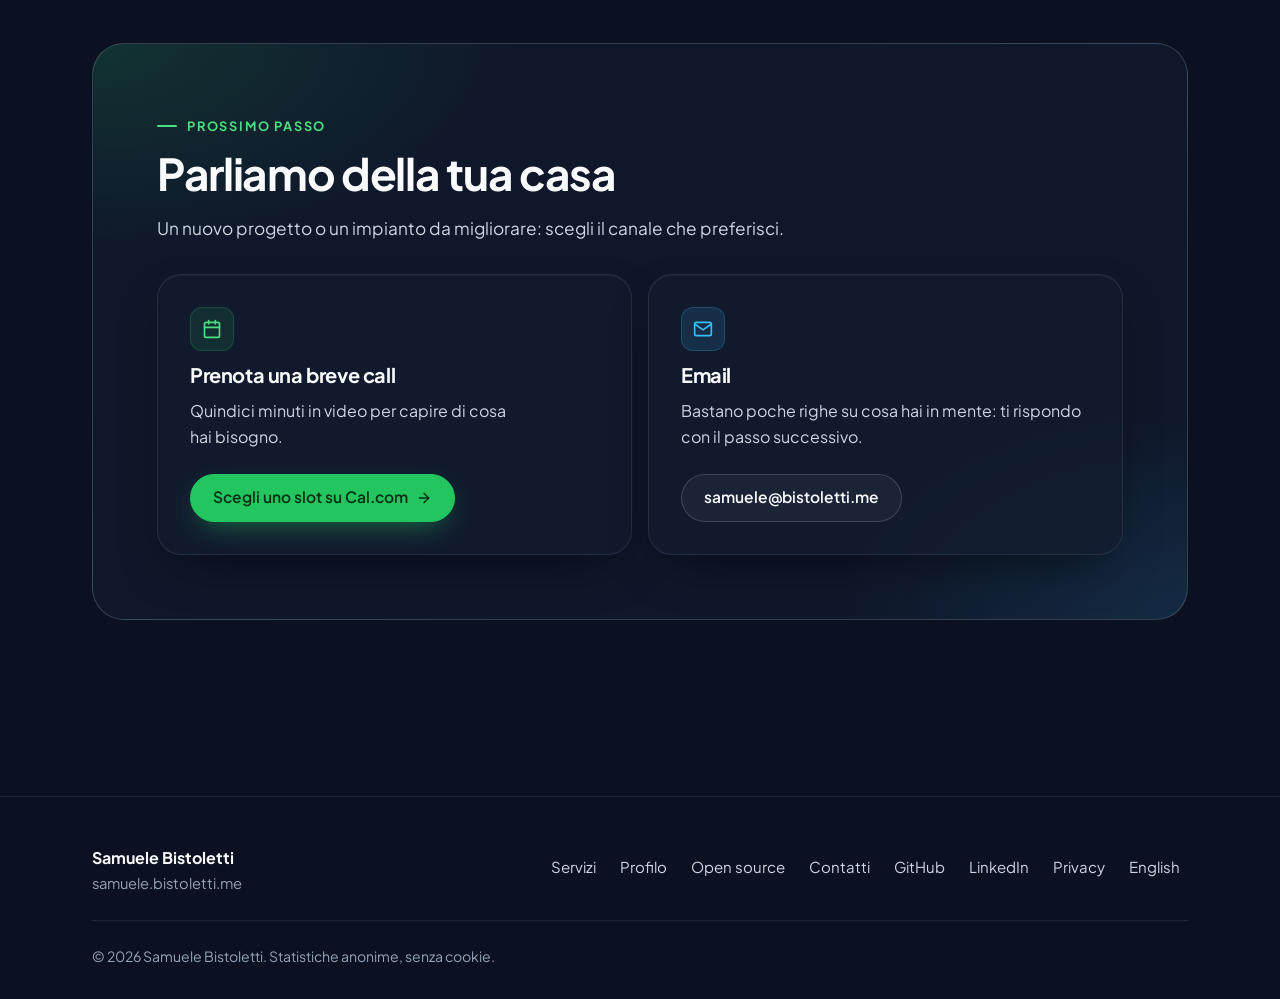
==== commit 7fb297c9: "Remove the hero label and the worldwide sentence Co-Authored-By: Claude Opus 5.5 <noreply@anthropic." ====
--- a/it/index.html
+++ b/it/index.html
@@ -156,7 +156,6 @@
       <div class="wrap">
         <div class="hero-grid">
           <div class="hero-copy reveal">
-            <span class="pill"><span class="status-dot" aria-hidden="true"></span>Clienti in tutto il mondo</span>
             <h1><span class="h1-name">Samuele Bistoletti</span><span class="h1-sub">Consulenza Home Assistant e domotica</span></h1>
             <p class="hero-lead">
               <strong>Una casa smart che funziona davvero</strong>: semplice da usare, affidabile e sotto il tuo controllo.
@@ -386,7 +385,7 @@
           <div class="section-head">
             <span class="eyebrow">Prossimo passo</span>
             <h2>Parliamo della tua casa</h2>
-            <p>Un nuovo progetto o un impianto da migliorare: scegli il canale che preferisci. Lavoro con clienti in tutto il mondo.</p>
+            <p>Un nuovo progetto o un impianto da migliorare: scegli il canale che preferisci.</p>
           </div>
 
           <div class="grid-2 contact-grid">
